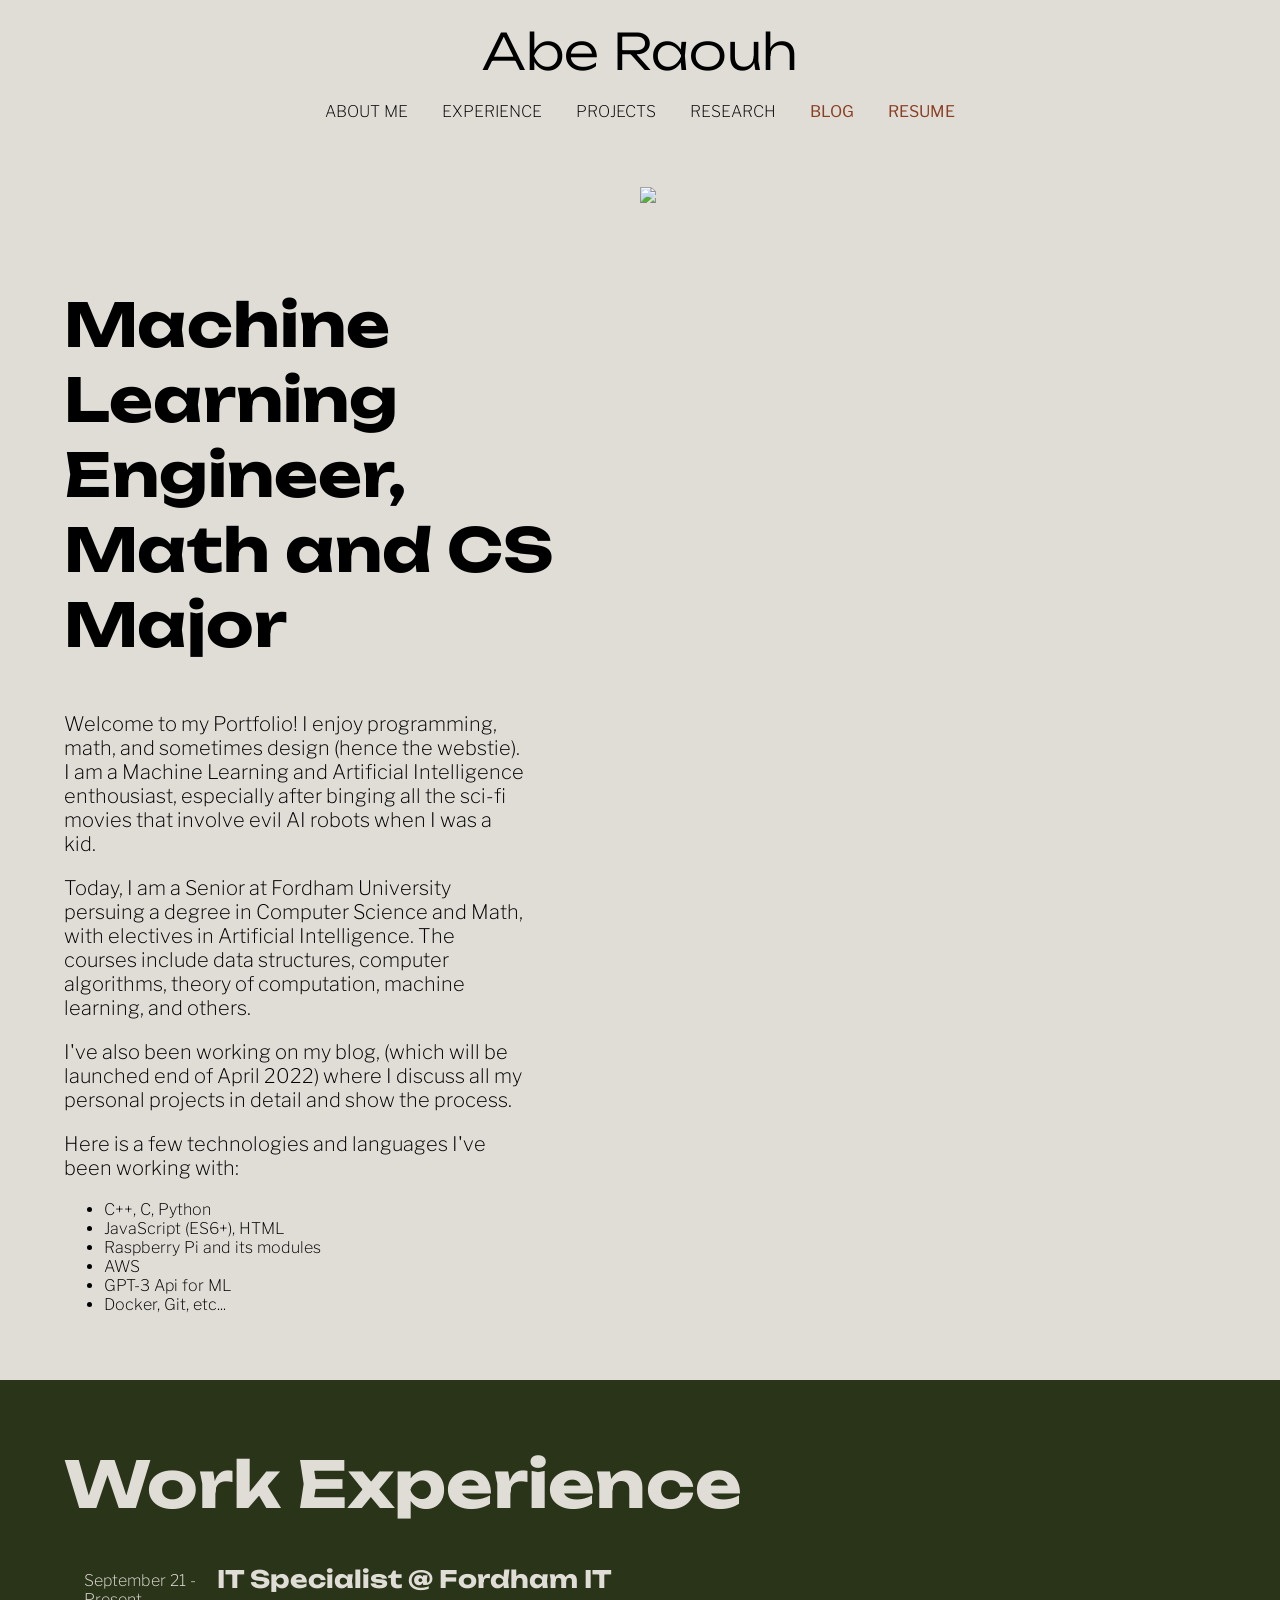
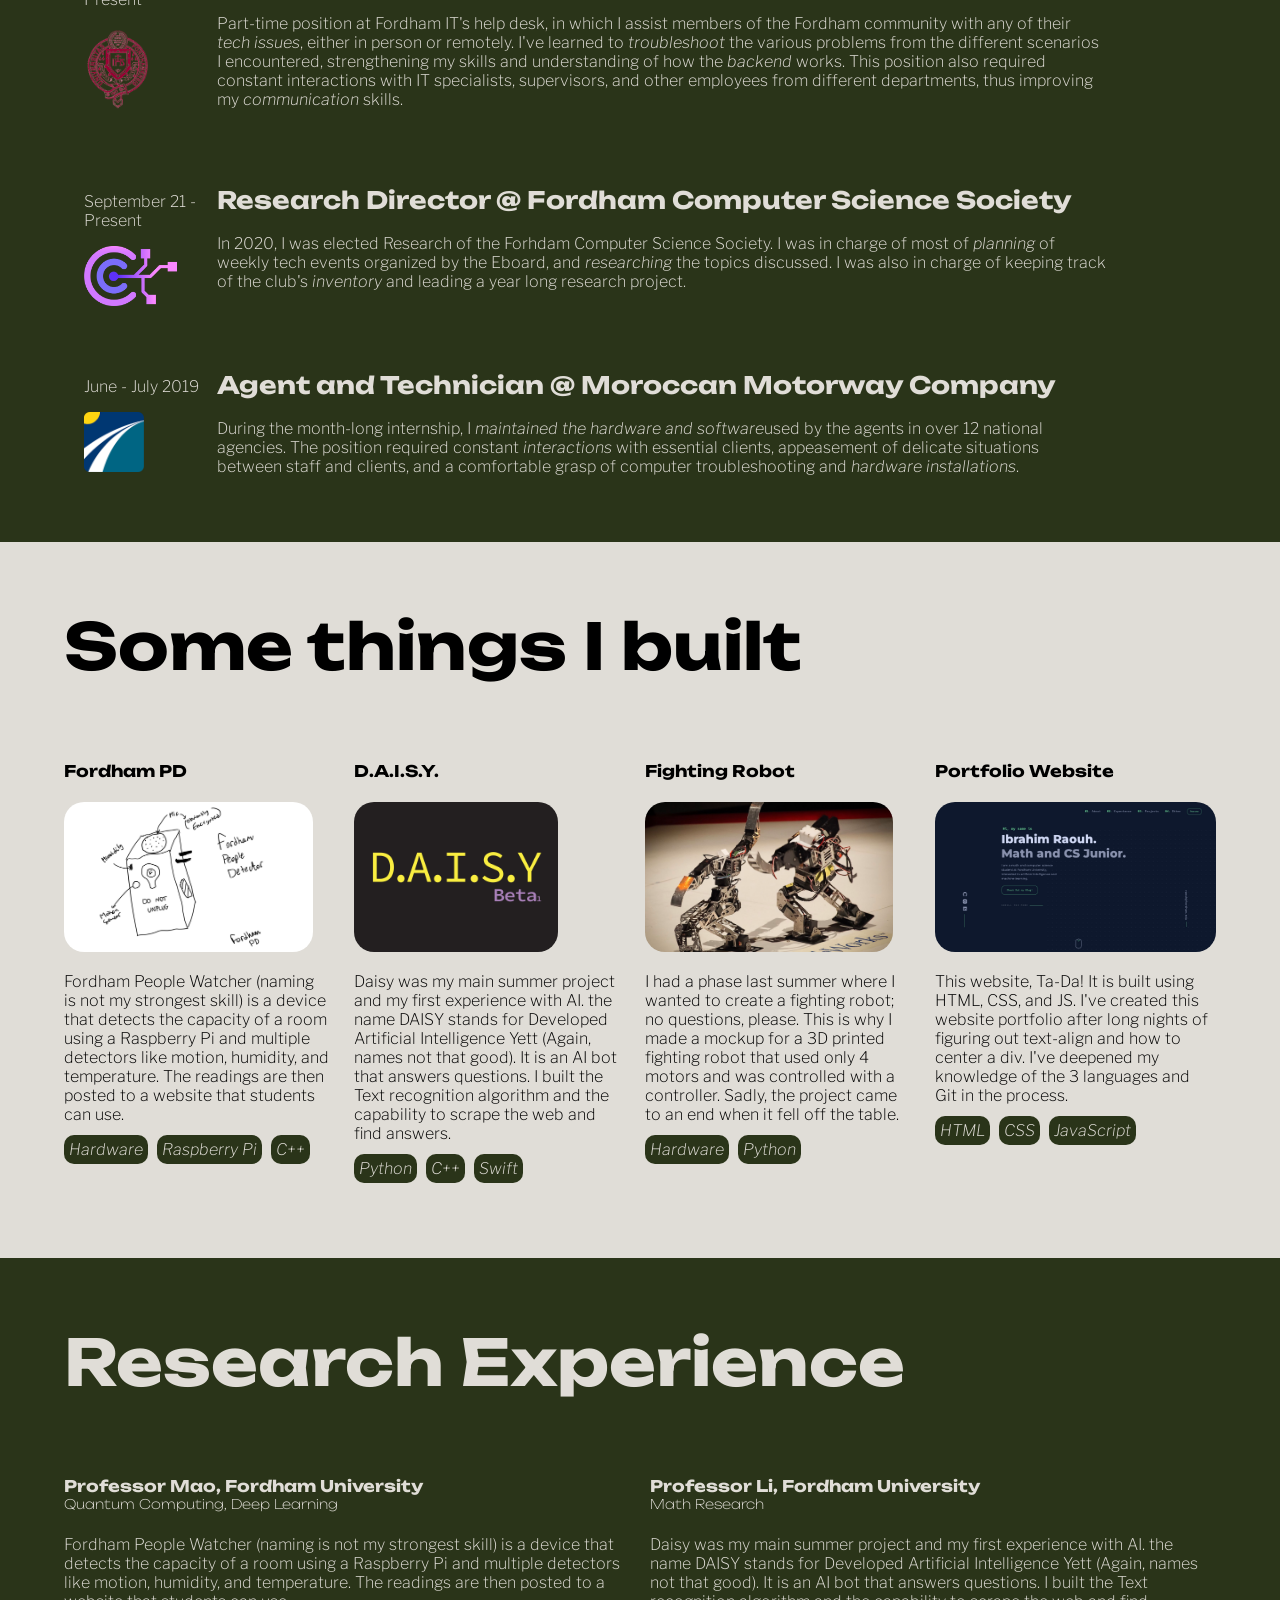
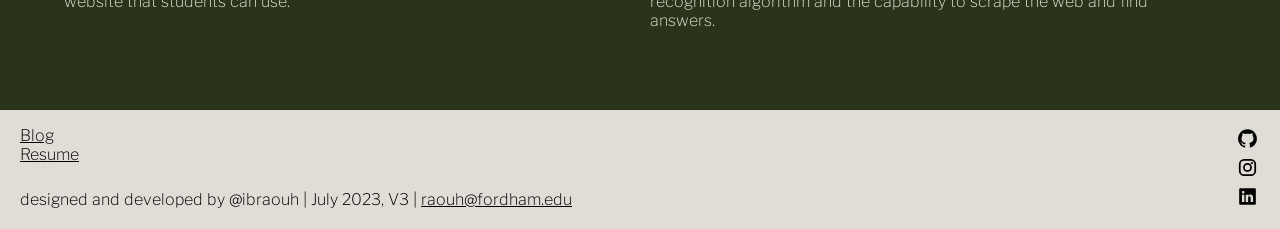
==== index.html @ d1187072 "analytics" ====
<!DOCTYPE html>
<html lang="en">

<head>
	<!--+ Meta -->
	<meta charset="UTF-8">
	<meta http-equiv="X-UA-Compatible" content="IE=edge">
	<meta name="viewport" content="width=device-width, initial-scale=1.0">
	<meta name="Personal Portfolio"
		content="Hi, and welcome to my personal portfolio. I am Machine Learning Engineer and senior at Fordham University.">
	<title>Raouh Portfolio</title>

	<!--+ CSS -->
	<link rel="stylesheet" href="./styles.css">
</head>

<!-- Google tag (gtag.js) -->
<script async src="https://www.googletagmanager.com/gtag/js?id=G-E4YLL1JWD3"></script>
<script>
	window.dataLayer = window.dataLayer || [];
	function gtag() { dataLayer.push(arguments); }
	gtag('js', new Date());

	gtag('config', 'G-E4YLL1JWD3');
</script>

<body>
	<!--+ Header --------------------------------------------------------------------->
	<header id="top">
		<h1>Abe Raouh</h1>
		<!--* Navigation Bar  -->
		<nav class="web">
			<ul>
				<li><a href="#about_me">ABOUT ME</a></li>
				<li><a href="#work">EXPERIENCE</a></li>
				<li><a href="#projects">PROJECTS</a></li>
				<li><a href="#research">RESEARCH</a></li>
				<li><a href="https://raouh.notion.site/Abe-s-Blog-5333ea289e9847d290c155299fce8d6c?pvs=4"
						class="blog">BLOG</a></li>
				<li><a class="resume" href="../content/resume.pdf" target="_blank" rel="noopener noreferrer">RESUME</a>
				</li>
			</ul>
		</nav>
	</header>
	<div class="separation"></div>
	<!--+ ---------------------------------------------------------------------------->



	<!--* About Me Section ------------------------------------------------------------>
	<section id="about_me">
		<div class="left">
			<h1>Machine Learning <br>Engineer, <br>Math and CS <br>Major</h1>
			<p>
				Welcome to my Portfolio! I enjoy programming, math, and sometimes design (hence the webstie). I am a
				Machine Learning and Artificial Intelligence enthousiast, especially after binging all the sci-fi movies
				that involve evil AI robots when I was a kid.
			</p>
			<p>
				Today, I am a Senior at Fordham University persuing a degree in Computer Science and Math, with
				electives in Artificial Intelligence. The courses include data structures, computer algorithms, theory
				of computation, machine learning, and others.
			</p>
			<p>
				I've also been working on my blog, (which will be launched end of April 2022) where I discuss all my
				personal projects in detail and show the process.
			</p>
			<p>
				Here is a few technologies and languages I've been working with:
			</p>
			<ul>
				<li>C++, C, Python</li>
				<li>JavaScript (ES6+), HTML</li>
				<li>Raspberry Pi and its modules</li>
				<li>AWS</li>
				<li>GPT-3 Api for ML</li>
				<li>Docker, Git, etc...</li>
			</ul>
		</div>

		<div class="right">
			<img class="img1" src="../content/img/portrait.png" width="100%" />
		</div>
	</section>
	<div class="separation"></div>
	<!--* ---------------------------------------------------------------------------->



	<!--+ Work Experience Section ---------------------------------------------------->
	<section id="work">
		<div class="main_content">
			<h1>Work Experience</h1>
			<div class="job">
				<div class="job_date">
					<p>September 21 - Present</p>
					<img class="logo" src="../content/img/fordham.png" height="90px" />
				</div>
				<div class="content">
					<h2 class="experience">IT Specialist @ Fordham IT</h2>
					<p>
						Part-time position at Fordham IT's help desk, in which I assist members of the Fordham
						community
						with
						any of their <em class="important">tech issues</em>, either in person or remotely. I've
						learned
						to
						<em class="important">troubleshoot</em> the various problems from the different scenarios I
						encountered,
						strengthening my skills and understanding of how the <em class="important">backend</em>
						works.
						This
						position also required constant interactions with IT specialists, supervisors, and other
						employees
						from
						different departments, thus improving my <em class="important">communication</em> skills.
					</p>
				</div>
			</div>

			<hr class="mobile">

			<div class="job">
				<div class="job_date">
					<p>September 21 - Present</p>
					<img class="logo" src="../content/img/css.png" height="60px" />
				</div>
				<div class="content">
					<h2>Research Director @ Fordham Computer Science Society</h2>
					<p>
						In 2020, I was elected Research of the Forhdam Computer Science Society. I was in charge of
						most
						of
						<em class="important">planning</em> of weekly tech events organized by the Eboard, and <em
							class="important">researching</em> the topics discussed. I was also in charge of keeping
						track
						of
						the club's <em class="important">inventory</em> and leading a year long research project.
					</p>
				</div>
			</div>

			<hr class="mobile">

			<div class="job">
				<div class="job_date">
					<p>June - July 2019</p>
					<img class="logo" src="../content/img/adm.png" height="60px" />
				</div>
				<div class="content">
					<h2>Agent and Technician @ Moroccan Motorway Company</h2>
					<p>
						During the month-long internship, I <em class="important">maintained the hardware and
							software</em>used
						by the agents in over 12 national agencies. The position required constant <em
							class="important">interactions</em> with essential clients, appeasement of delicate
						situations
						between staff and clients, and a comfortable grasp of computer troubleshooting and <em
							class="important">hardware installations</em>.
					</p>
				</div>
			</div>
		</div>
	</section>
	<!-- <div class="separation"></div> -->
	<!--+ ---------------------------------------------------------------------------->



	<!--* Projects Section ----------------------------------------------------------->
	<section id="projects">
		<div class="main_content">
			<h1>Some things I built</h1>

			<div class="project_list">
				<div>
					<h4>Fordham PD</h4>
					<img class="proj_img" src="../content/img/proj1.jpg" height="150px" />
					<p>
						Fordham People Watcher (naming is not my strongest skill) is a device that detects the capacity
						of a room using a Raspberry Pi and multiple detectors like motion, humidity, and temperature.
						The readings are then posted to a website that students can use.
					</p>
					<p><em>Hardware</em> <em>Raspberry Pi</em> <em>C++</em></p>
				</div>

				<div>
					<h4>D.A.I.S.Y.</h4>
					<img class="proj_img" src="../content/img/proj2.png" height="150px" />
					<p>Daisy was my main summer project and my first experience with AI. the name DAISY stands for
						Developed
						Artificial Intelligence Yett (Again, names not that good). It is an AI bot that answers
						questions. I
						built the Text recognition algorithm and the capability to scrape the web and find answers.</p>
					<p><em>Python</em> <em>C++</em> <em>Swift</em></p>
				</div>

				<div>
					<h4>Fighting Robot</h4>
					<img class="proj_img" src="../content/img/proj3.jpg" height="150px" />
					<p>I had a phase last summer where I wanted to create a fighting robot; no questions, please. This
						is
						why I made a mockup for a 3D printed fighting robot that used only 4 motors and was controlled
						with
						a controller. Sadly, the project came to an end when it fell off the table.</p>
					<p><em>Hardware</em> <em>Python</em></p>
				</div>

				<div>
					<h4>Portfolio Website</h4>
					<img class="proj_img" src="../content/img/proj4.jpg" height="150px" />
					<p>This website, Ta-Da! It is built using HTML, CSS, and JS. I've created this website portfolio
						after
						long nights of figuring out text-align and how to center a div. I've deepened my knowledge of
						the 3
						languages and Git in the process.</p>
					<p><em>HTML</em> <em>CSS</em> <em>JavaScript</em></p>
				</div>
			</div>
		</div>
	</section>
	<!-- <div class="separation"></div> -->
	<!--* ---------------------------------------------------------------------------->



	<!--+ Research Section ---------------------------------------------------------->
	<section id="research">
		<div class="main_content">
			<h1>Research Experience</h1>
			<div class="split">

				<div>
					<h4>Professor Mao, Fordham University</h4>
					<h5>Quantum Computing, Deep Learning</h5>
					<p>Fordham People Watcher (naming is not my strongest skill) is a device that detects the
						capacity
						of a
						room using a Raspberry Pi and multiple detectors like motion, humidity, and temperature. The
						readings are then posted to a website that students can use.</p>
				</div>


				<div>
					<h4>Professor Li, Fordham University</h4>
					<h5>Math Research</h5>
					<p>Daisy was my main summer project and my first experience with AI. the name DAISY stands for
						Developed
						Artificial Intelligence Yett (Again, names not that good). It is an AI bot that answers
						questions. I
						built the Text recognition algorithm and the capability to scrape the web and find answers.
					</p>
				</div>
			</div>
		</div>
	</section>

	<!--+ ---------------------------------------------------------------------------->

	<!--* Footer ---------------------------------------------------------------------->
	<footer>
		<div id="signature">
			<ul>
				<li><a href="https://raouh.notion.site/Abe-s-Blog-5333ea289e9847d290c155299fce8d6c?pvs=4">Blog</a></li>
				<li><a href="../content/resume.pdf" target="_blank" rel="noopener noreferrer">Resume</a></li>
			</ul>

			<p>designed and developed by <a href="https://github.com/ibraouh">@ibraouh</a> | July 2023, V3 | <a
					class="email" href="mailto:raouh@fordham.edu">raouh@fordham.edu</a></p>
		</div>

		<div id="socials">
			<ul>
				<li><a href="https://github.com/ibraouh" target="_blank" rel="noopener noreferrer"><img
							src="/content/svg/github.svg" alt="github logo" width="25" height="25"></a></li>
				<li><a href="https://www.instagram.com/ibraouh/" target="_blank" rel="noopener noreferrer"><img
							src="/content/svg/instagram.svg" alt="instagram logo" width="25" height="25"></a></li>
				<li><a href="https://www.linkedin.com/in/iraouh/" target="_blank" rel="noopener noreferrer"><img
							src="/content/svg/linkedin.svg" alt="linkedin logo" width="25" height="25"></a></li>
			</ul>
		</div>
	</footer>
	<!--* ---------------------------------------------------------------------------->

</body>

</html>
---- styles.css ----
@import url("https://fonts.googleapis.com/css2?family=Libre+Franklin:ital,wght@0,100;0,200;0,300;0,400;0,500;0,600;0,700;0,800;0,900;1,100;1,200;1,300;1,400;1,500;1,600;1,700;1,800;1,900&display=swap");
@import url("https://fonts.googleapis.com/css2?family=Unbounded:wght@200;300;400;500;600;700;800;900&display=swap");

/* 
Main Background Color : #e0ddd7
Green Accent Color    : #2a3419
Red Accent Color      : #8a3f24
*/

/*+ General Settings -------------------------------------------- +*/
body {
  background-color: #e0ddd7;
  font-family: "Libre Franklin", sans-serif;
  font-weight: 200;
  margin: 0;
  padding: 0;
}

h1 {
  font-family: "Unbounded", cursive;
  font-size: 400%;
}

h1,
h2,
h3,
h4,
h5,
h6 {
  font-family: "Unbounded", cursive;
}

a {
  text-decoration: none;
  color: black;
}

.separation {
  width: 100%;
  height: 50px;
}

.mobile {
  display: none;
}
/*+ ------------------------------------------------------------- +*/

/*+ Section Backgrounds ----------------------------------------- +*/
#work,
#research {
  background-color: #2a3419;
  color: #e0ddd7;
}

.main_content {
  margin-left: 5%;
  margin-right: 5%;
  padding-top: 5%;
  padding-bottom: 5%;
}

.main_content h1 {
  margin-top: 0;
}
/*+ ------------------------------------------------------------- +*/

/*+ Header Settings --------------------------------------------- +*/
header h1 {
  margin: 0;
  margin-top: 20px;
  margin-bottom: 20px;
  font-size: 50px;
  font-weight: 300;
  text-align: center;
}

header nav ul {
  text-align: center;
  list-style-type: none;
  padding: 0;
}

header nav ul li {
  display: inline;
  margin: 15px;
}

header nav ul li:hover {
  text-decoration: underline;
}

header:after {
  content: "";
  display: table;
  clear: both;
}

.resume,
.blog {
  color: #8a3f24;
  font-weight: 400;
}
/*+ ------------------------------------------------------------- +*/

/*+ About Me Section -------------------------------------------- +*/

#about_me h1 {
  font-size: 60px;
  margin-top: 100px;
}

#about_me div.right {
  margin-right: 5%;
}

#about_me div.left {
  margin-left: 5%;
}

#about_me div.right,
#about_me div.left {
  width: 45%;
  float: left;
}

#about_me div.right {
  position: relative;
  top: 0;
  left: 0;
}

section:after {
  content: "";
  display: table;
  clear: both;
}

#about_me p {
  width: 80%;
  font-size: 20px;
}
/*+ ------------------------------------------------------------- +*/

/*+ Work XP Section --------------------------------------------- +*/
#work h1 {
  margin-bottom: 0;
}

#work {
  padding-bottom: 30px;
}

.job {
  /* border: solid yellow; */
  margin: 10px;
  padding: 10px;
  border-radius: 10px;
  float: left;
}

.job .job_date {
  /* border: solid; */
  padding-top: 11px;
  width: 12%;
  float: left;
}

.job .content {
  /* border: solid blue; */
  width: 80%;
  float: left;
}

/*+ ------------------------------------------------------------- +*/

/*+ Projects Section -------------------------------------------- +*/
.project_list {
  display: grid;
  grid-template-columns: 1fr 1fr 1fr 1fr;
  column-gap: 20px;
}

#projects p em {
  color: #e0ddd7;
  background-color: #2a3419;
  padding: 5px;
  border-radius: 10px;
  margin-right: 5px;
}

.proj_img {
  border-radius: 20px;
}
/*+ ------------------------------------------------------------- +*/

/*+ Research Section ------------------------------------------- +*/
.split {
  display: grid;
  grid-template-columns: 1fr 1fr;
  column-gap: 20px;
}

#research h5 {
  font-weight: 100;

  margin-top: 0px;
}

#research h4 {
  margin-bottom: 0px;
}
/*+ ------------------------------------------------------------- +*/

/*+ Footer Section ---------------------------------------------- +*/
/* footer *{
	border: solid;
} */

footer {
  display: grid;
  grid-template-columns: 5fr 1fr;
  padding-left: 20px;
  padding-right: 20px;
}

#signature ul {
  padding-bottom: 10px;
  text-decoration: underline;
  list-style-type: none;
  padding-left: 0px;
}

#socials ul {
  text-decoration: none;
  text-align: right;
  list-style-type: none;
}

.email {
  text-decoration: underline;
}
/*+ ------------------------------------------------------------- +*/

/*+ Mobile Section ---------------------------------------------- +*/
@media screen and (max-width: 320px) {
  nav.web {
    display: none;
  }
  .separation {
    height: 10px;
  }

  header h1 {
    font-size: 30px;
  }
  #about_me h1 {
    font-size: 35px;
    margin-top: 10px;
  }

  #about_me div.right {
    display: none;
  }
  #about_me p {
    width: 100%;
    font-size: 12px;
  }

  #about_me div.left {
    width: 90%;
    float: none;
  }

  #about_me div.left ul {
    font-size: 12px;
  }

  /* ----- */
  #work h1 {
	font-size: 30px;
  }

  #work {
    padding-bottom: 10px;
  }

  .job .job_date {
    padding-top: 5px;
    width: 100%;
  }

  .job .content {
    width: 95%;
  }

  .logo {
	height: 40px;
  }

  .mobile {
	display:block;
  }

  hr {
	width: 100%;
  }

  /* --------------- */
  .project_list {
	column-gap: 25px;
	overflow: scroll;
  }
  
  #projects h1 {
	font-size: 30px;
  }

  /*  */
  #research h1 {
	font-size: 30px;
  }

  .split {
	display: block;
  }
  
  #research h5 {
	margin-top: 10px;
  }
  
  #research h4 {
	margin-top: 20px;
  }
}

@media screen and (max-width: 480px) {
	nav.web {
		display: none;
	  }
	  .separation {
		height: 10px;
	  }
	
	  header h1 {
		font-size: 30px;
	  }
	  #about_me h1 {
		font-size: 35px;
		margin-top: 10px;
	  }
	
	  #about_me div.right {
		display: none;
	  }
	  #about_me p {
		width: 100%;
		font-size: 12px;
	  }
	
	  #about_me div.left {
		width: 90%;
		float: none;
	  }
	
	  #about_me div.left ul {
		font-size: 12px;
	  }
	
	  /* ----- */
	  #work h1 {
		font-size: 30px;
	  }
	
	  #work {
		padding-bottom: 10px;
	  }
	
	  .job .job_date {
		padding-top: 5px;
		width: 100%;
	  }
	
	  .job .content {
		width: 95%;
	  }
	
	  .logo {
		height: 40px;
	  }
	
	  .mobile {
		display:block;
	  }
	
	  hr {
		width: 100%;
	  }
	
	  /* --------------- */
	  .project_list {
		column-gap: 25px;
		overflow: scroll;
	  }
	  
	  #projects h1 {
		font-size: 30px;
	  }
	
	  /*  */
	  #research h1 {
		font-size: 30px;
	  }
	
	  .split {
		display: block;
	  }
	  
	  #research h5 {
		margin-top: 10px;
	  }
	  
	  #research h4 {
		margin-top: 20px;
	  }
}

@media screen and (max-width: 600px) {
	nav.web {
		display: none;
	  }
	  .separation {
		height: 10px;
	  }
	
	  header h1 {
		font-size: 30px;
	  }
	  #about_me h1 {
		font-size: 35px;
		margin-top: 10px;
	  }
	
	  #about_me div.right {
		display: none;
	  }
	  #about_me p {
		width: 100%;
		font-size: 12px;
	  }
	
	  #about_me div.left {
		width: 90%;
		float: none;
	  }
	
	  #about_me div.left ul {
		font-size: 12px;
	  }
	
	  /* ----- */
	  #work h1 {
		font-size: 30px;
	  }
	
	  #work {
		padding-bottom: 10px;
	  }
	
	  .job .job_date {
		padding-top: 5px;
		width: 100%;
	  }
	
	  .job .content {
		width: 95%;
	  }
	
	  .logo {
		height: 40px;
	  }
	
	  .mobile {
		display:block;
	  }
	
	  hr {
		width: 100%;
	  }
	
	  /* --------------- */
	  .project_list {
		column-gap: 25px;
		overflow: scroll;
	  }
	  
	  #projects h1 {
		font-size: 30px;
	  }
	
	  /*  */
	  #research h1 {
		font-size: 30px;
	  }
	
	  .split {
		display: block;
	  }
	  
	  #research h5 {
		margin-top: 10px;
	  }
	  
	  #research h4 {
		margin-top: 20px;
	  }
}

@media screen and (max-width: 768px) {
	nav.web {
		display: none;
	  }
	  .separation {
		height: 10px;
	  }
	
	  header h1 {
		font-size: 30px;
	  }
	  #about_me h1 {
		font-size: 35px;
		margin-top: 10px;
	  }
	
	  #about_me div.right {
		display: none;
	  }
	  #about_me p {
		width: 100%;
		font-size: 12px;
	  }
	
	  #about_me div.left {
		width: 90%;
		float: none;
	  }
	
	  #about_me div.left ul {
		font-size: 12px;
	  }
	
	  /* ----- */
	  #work h1 {
		font-size: 30px;
	  }
	
	  #work {
		padding-bottom: 10px;
	  }
	
	  .job .job_date {
		padding-top: 5px;
		width: 100%;
	  }
	
	  .job .content {
		width: 95%;
	  }
	
	  .logo {
		height: 40px;
	  }
	
	  .mobile {
		display:block;
	  }
	
	  hr {
		width: 100%;
	  }
	
	  /* --------------- */
	  .project_list {
		column-gap: 25px;
		overflow: scroll;
	  }
	  
	  #projects h1 {
		font-size: 30px;
	  }
	
	  /*  */
	  #research h1 {
		font-size: 30px;
	  }
	
	  .split {
		display: block;
	  }
	  
	  #research h5 {
		margin-top: 10px;
	  }
	  
	  #research h4 {
		margin-top: 20px;
	  }
}

@media screen and (max-width: 900px) {
	nav.web {
		display: none;
	  }
	  .separation {
		height: 10px;
	  }
	
	  header h1 {
		font-size: 30px;
	  }
	  #about_me h1 {
		font-size: 35px;
		margin-top: 10px;
	  }
	
	  #about_me div.right {
		display: none;
	  }
	  #about_me p {
		width: 100%;
		font-size: 12px;
	  }
	
	  #about_me div.left {
		width: 90%;
		float: none;
	  }
	
	  #about_me div.left ul {
		font-size: 12px;
	  }
	
	  /* ----- */
	  #work h1 {
		font-size: 30px;
	  }
	
	  #work {
		padding-bottom: 10px;
	  }
	
	  .job .job_date {
		padding-top: 5px;
		width: 100%;
	  }
	
	  .job .content {
		width: 95%;
	  }
	
	  .logo {
		height: 40px;
	  }
	
	  .mobile {
		display:block;
	  }
	
	  hr {
		width: 100%;
	  }
	
	  /* --------------- */
	  .project_list {
		column-gap: 25px;
		overflow: scroll;
	  }
	  
	  #projects h1 {
		font-size: 30px;
	  }
	
	  /*  */
	  #research h1 {
		font-size: 30px;
	  }
	
	  .split {
		display: block;
	  }
	  
	  #research h5 {
		margin-top: 10px;
	  }
	  
	  #research h4 {
		margin-top: 20px;
	  }
}

@media screen and (max-width: 1024px) {
	.project_list {
		column-gap: 25px;
		overflow: scroll;
	  }
}

@media screen and (min-width: 1200px) {
	.project_list {
		column-gap: 25px;
		overflow: scroll;
	  }
}
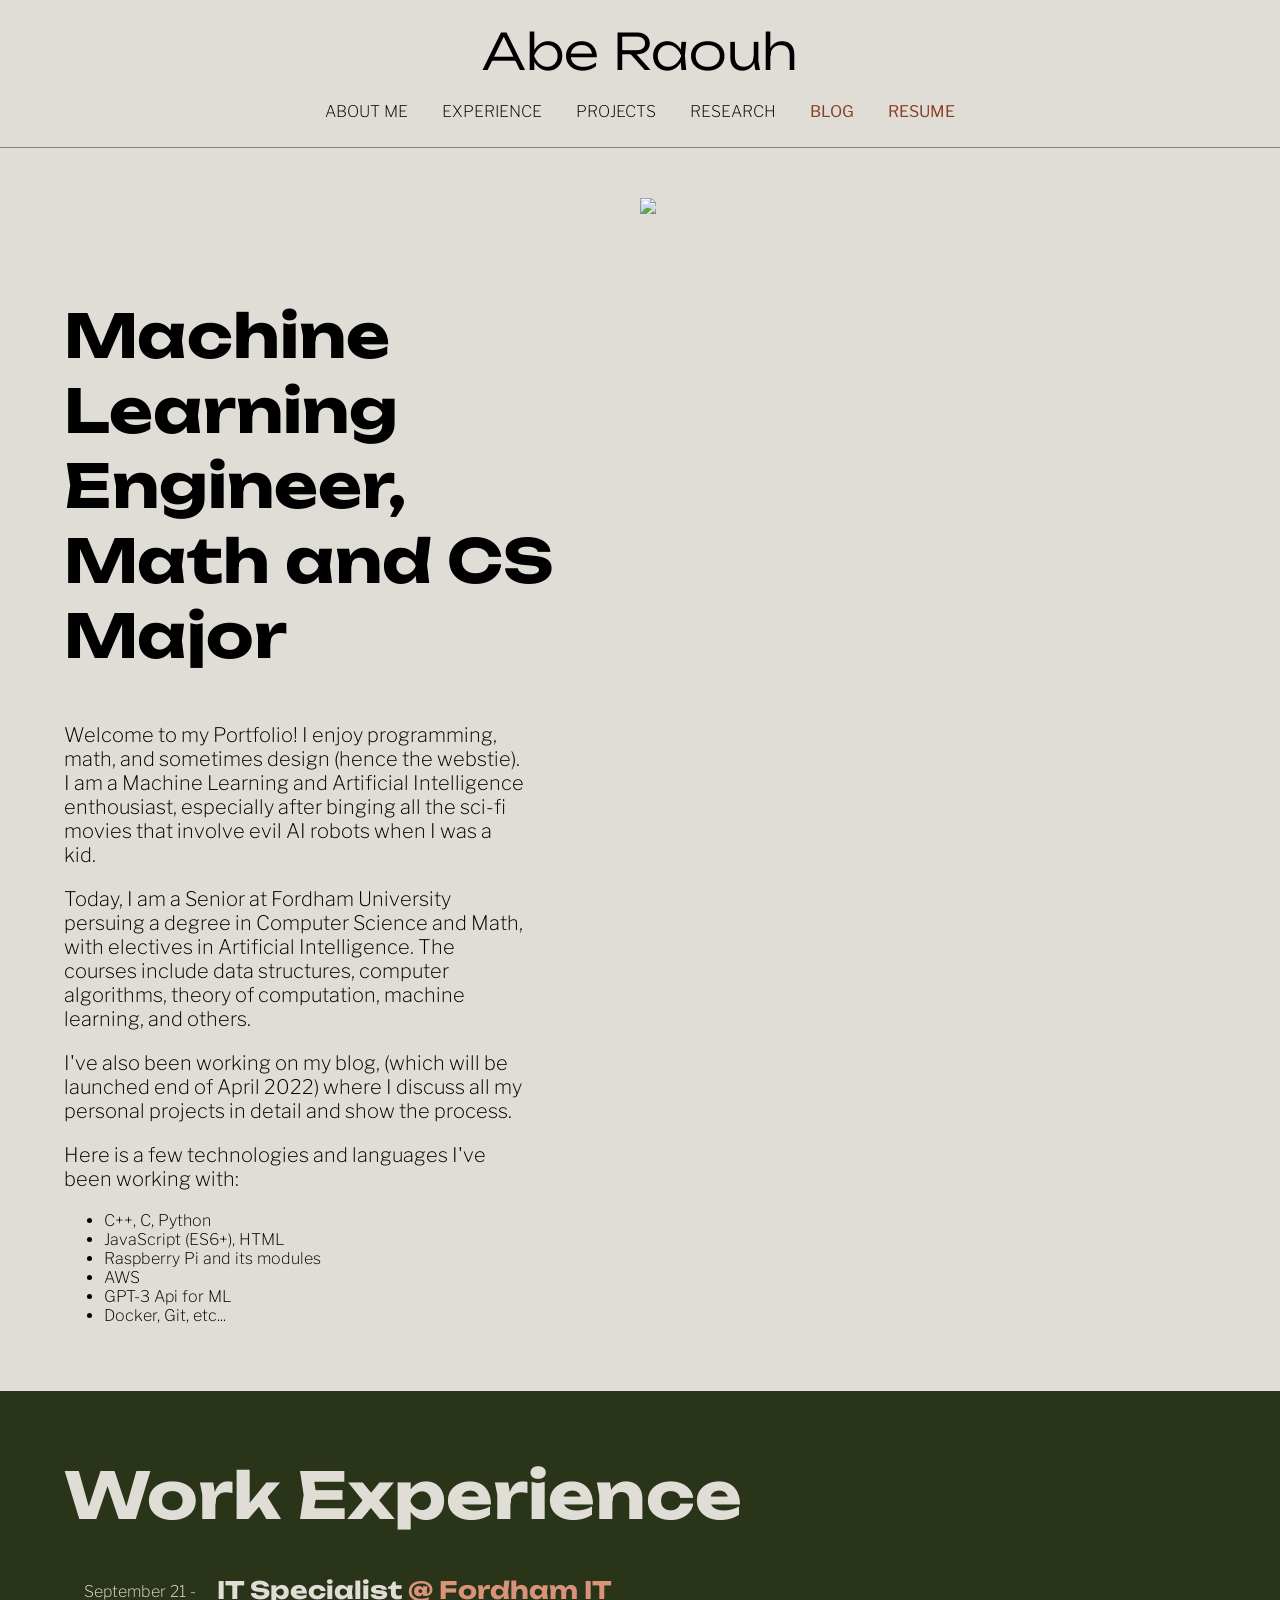
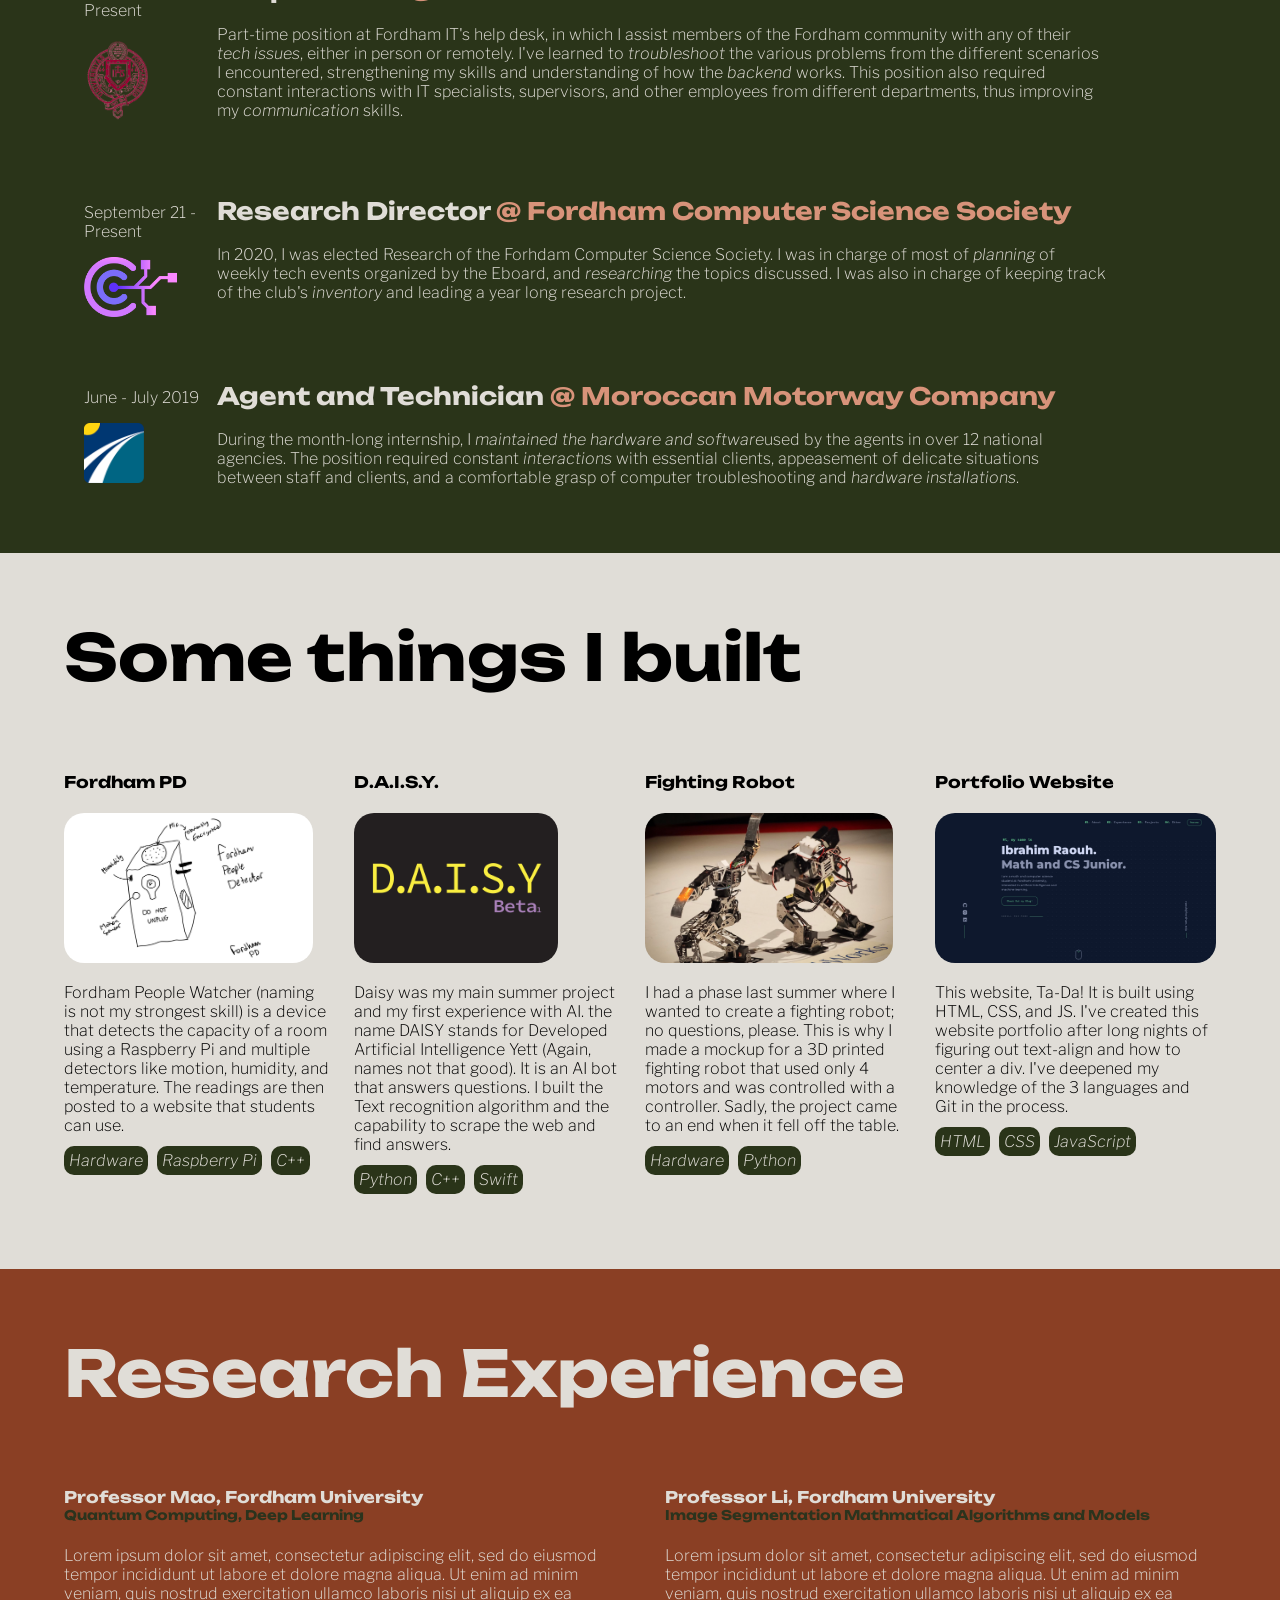
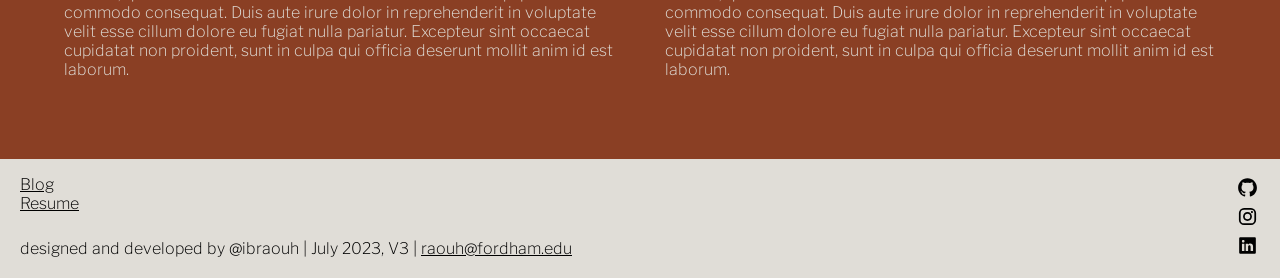
==== commit c4ff01df: "fixes" ====
--- a/index.html
+++ b/index.html
@@ -2,27 +2,29 @@
 <html lang="en">
 
 <head>
+	<!--+ Google tag (gtag.js) -->
+	<script async src="https://www.googletagmanager.com/gtag/js?id=G-E4YLL1JWD3"></script>
+	<script>
+		window.dataLayer = window.dataLayer || [];
+		function gtag() { dataLayer.push(arguments); }
+		gtag('js', new Date());
+
+		gtag('config', 'G-E4YLL1JWD3');
+	</script>
+
 	<!--+ Meta -->
 	<meta charset="UTF-8">
 	<meta http-equiv="X-UA-Compatible" content="IE=edge">
 	<meta name="viewport" content="width=device-width, initial-scale=1.0">
 	<meta name="Personal Portfolio"
-		content="Hi, and welcome to my personal portfolio. I am Machine Learning Engineer and senior at Fordham University.">
-	<title>Raouh Portfolio</title>
+		content="Hi, and welcome to my personal website. I am Machine Learning Engineer and senior at Fordham University.">
+	<title>abe's puter</title>
 
 	<!--+ CSS -->
 	<link rel="stylesheet" href="./styles.css">
+	<link rel="icon" type="image/x-icon" href="/content/img/favicon.ico">
 </head>
 
-<!-- Google tag (gtag.js) -->
-<script async src="https://www.googletagmanager.com/gtag/js?id=G-E4YLL1JWD3"></script>
-<script>
-	window.dataLayer = window.dataLayer || [];
-	function gtag() { dataLayer.push(arguments); }
-	gtag('js', new Date());
-
-	gtag('config', 'G-E4YLL1JWD3');
-</script>
 
 <body>
 	<!--+ Header --------------------------------------------------------------------->
@@ -97,7 +99,7 @@
 					<img class="logo" src="../content/img/fordham.png" height="90px" />
 				</div>
 				<div class="content">
-					<h2 class="experience">IT Specialist @ Fordham IT</h2>
+					<h2 class="experience">IT Specialist <b>@ Fordham IT</b></h2>
 					<p>
 						Part-time position at Fordham IT's help desk, in which I assist members of the Fordham
 						community
@@ -126,7 +128,7 @@
 					<img class="logo" src="../content/img/css.png" height="60px" />
 				</div>
 				<div class="content">
-					<h2>Research Director @ Fordham Computer Science Society</h2>
+					<h2>Research Director <b>@ Fordham Computer Science Society</b></h2>
 					<p>
 						In 2020, I was elected Research of the Forhdam Computer Science Society. I was in charge of
 						most
@@ -148,7 +150,7 @@
 					<img class="logo" src="../content/img/adm.png" height="60px" />
 				</div>
 				<div class="content">
-					<h2>Agent and Technician @ Moroccan Motorway Company</h2>
+					<h2>Agent and Technician <b>@ Moroccan Motorway Company</b></h2>
 					<p>
 						During the month-long internship, I <em class="important">maintained the hardware and
 							software</em>used
@@ -232,23 +234,24 @@
 
 				<div>
 					<h4>Professor Mao, Fordham University</h4>
-					<h5>Quantum Computing, Deep Learning</h5>
-					<p>Fordham People Watcher (naming is not my strongest skill) is a device that detects the
-						capacity
-						of a
-						room using a Raspberry Pi and multiple detectors like motion, humidity, and temperature. The
-						readings are then posted to a website that students can use.</p>
-				</div>
-
+					<h5><b>Quantum Computing, Deep Learning</b></h5>
+					<p>Lorem ipsum dolor sit amet, consectetur adipiscing elit, sed do eiusmod tempor incididunt ut
+						labore et dolore magna aliqua. Ut enim ad minim veniam, quis nostrud exercitation ullamco
+						laboris nisi ut aliquip ex ea commodo consequat. Duis aute irure dolor in reprehenderit in
+						voluptate velit esse cillum dolore eu fugiat nulla pariatur. Excepteur sint occaecat cupidatat
+						non proident, sunt in culpa qui officia deserunt mollit anim id est laborum.</p>
+				</div>
+
+				<hr class="mobile">
 
 				<div>
 					<h4>Professor Li, Fordham University</h4>
-					<h5>Math Research</h5>
-					<p>Daisy was my main summer project and my first experience with AI. the name DAISY stands for
-						Developed
-						Artificial Intelligence Yett (Again, names not that good). It is an AI bot that answers
-						questions. I
-						built the Text recognition algorithm and the capability to scrape the web and find answers.
+					<h5><b>Image Segmentation Mathmatical Algorithms and Models</b></h5>
+					<p>Lorem ipsum dolor sit amet, consectetur adipiscing elit, sed do eiusmod tempor incididunt ut
+						labore et dolore magna aliqua. Ut enim ad minim veniam, quis nostrud exercitation ullamco
+						laboris nisi ut aliquip ex ea commodo consequat. Duis aute irure dolor in reprehenderit in
+						voluptate velit esse cillum dolore eu fugiat nulla pariatur. Excepteur sint occaecat cupidatat
+						non proident, sunt in culpa qui officia deserunt mollit anim id est laborum.
 					</p>
 				</div>
 			</div>
@@ -281,7 +284,6 @@
 		</div>
 	</footer>
 	<!--* ---------------------------------------------------------------------------->
-
 </body>
 
 </html>
--- a/styles.css
+++ b/styles.css
@@ -46,11 +46,16 @@
 /*+ ------------------------------------------------------------- +*/
 
 /*+ Section Backgrounds ----------------------------------------- +*/
-#work,
-#research {
+#work {
   background-color: #2a3419;
   color: #e0ddd7;
 }
+
+#research {
+	background-color: #8a3f24;
+	color: #e0ddd7;
+  }
+
 
 .main_content {
   margin-left: 5%;
@@ -65,6 +70,11 @@
 /*+ ------------------------------------------------------------- +*/
 
 /*+ Header Settings --------------------------------------------- +*/
+header {
+  padding-bottom: 10px;
+  border-bottom: solid 1px gray;
+}
+
 header h1 {
   margin: 0;
   margin-top: 20px;
@@ -171,6 +181,10 @@
   float: left;
 }
 
+#work b {
+	color: #d8937a;
+}
+
 /*+ ------------------------------------------------------------- +*/
 
 /*+ Projects Section -------------------------------------------- +*/
@@ -197,17 +211,20 @@
 .split {
   display: grid;
   grid-template-columns: 1fr 1fr;
-  column-gap: 20px;
+  column-gap: 50px;
 }
 
 #research h5 {
   font-weight: 100;
-
   margin-top: 0px;
 }
 
 #research h4 {
   margin-bottom: 0px;
+}
+
+#research b {
+	color: #2b331d;
 }
 /*+ ------------------------------------------------------------- +*/
 
@@ -250,7 +267,15 @@
     height: 10px;
   }
 
+  header {
+    background-color: #8a3f2438;
+    padding-bottom: 0px;
+    border-bottom: none;
+  }
+
   header h1 {
+    margin-top: 0px;
+    padding-top: 20px;
     font-size: 30px;
   }
   #about_me h1 {
@@ -263,7 +288,7 @@
   }
   #about_me p {
     width: 100%;
-    font-size: 12px;
+    font-size: 15px;
   }
 
   #about_me div.left {
@@ -272,12 +297,12 @@
   }
 
   #about_me div.left ul {
-    font-size: 12px;
+    font-size: 15px;
   }
 
   /* ----- */
   #work h1 {
-	font-size: 30px;
+    font-size: 30px;
   }
 
   #work {
@@ -294,419 +319,454 @@
   }
 
   .logo {
-	height: 40px;
+    height: 40px;
   }
 
   .mobile {
-	display:block;
+    display: block;
   }
 
   hr {
-	width: 100%;
+    width: 100%;
   }
 
   /* --------------- */
   .project_list {
-	column-gap: 25px;
-	overflow: scroll;
-  }
-  
+    column-gap: 25px;
+    overflow: scroll;
+  }
+
   #projects h1 {
-	font-size: 30px;
+    font-size: 30px;
   }
 
   /*  */
   #research h1 {
-	font-size: 30px;
+    font-size: 30px;
   }
 
   .split {
-	display: block;
-  }
-  
-  #research h5 {
-	margin-top: 10px;
-  }
-  
+    display: block;
+  }
+
+
+
   #research h4 {
-	margin-top: 20px;
+    margin-top: 20px;
+  }
+
+  .split div {
+    padding-bottom: 15px;
   }
 }
 
 @media screen and (max-width: 480px) {
-	nav.web {
-		display: none;
-	  }
-	  .separation {
-		height: 10px;
-	  }
-	
-	  header h1 {
-		font-size: 30px;
-	  }
-	  #about_me h1 {
-		font-size: 35px;
-		margin-top: 10px;
-	  }
-	
-	  #about_me div.right {
-		display: none;
-	  }
-	  #about_me p {
-		width: 100%;
-		font-size: 12px;
-	  }
-	
-	  #about_me div.left {
-		width: 90%;
-		float: none;
-	  }
-	
-	  #about_me div.left ul {
-		font-size: 12px;
-	  }
-	
-	  /* ----- */
-	  #work h1 {
-		font-size: 30px;
-	  }
-	
-	  #work {
-		padding-bottom: 10px;
-	  }
-	
-	  .job .job_date {
-		padding-top: 5px;
-		width: 100%;
-	  }
-	
-	  .job .content {
-		width: 95%;
-	  }
-	
-	  .logo {
-		height: 40px;
-	  }
-	
-	  .mobile {
-		display:block;
-	  }
-	
-	  hr {
-		width: 100%;
-	  }
-	
-	  /* --------------- */
-	  .project_list {
-		column-gap: 25px;
-		overflow: scroll;
-	  }
-	  
-	  #projects h1 {
-		font-size: 30px;
-	  }
-	
-	  /*  */
-	  #research h1 {
-		font-size: 30px;
-	  }
-	
-	  .split {
-		display: block;
-	  }
-	  
-	  #research h5 {
-		margin-top: 10px;
-	  }
-	  
-	  #research h4 {
-		margin-top: 20px;
-	  }
+  nav.web {
+    display: none;
+  }
+  .separation {
+    height: 10px;
+  }
+  header {
+    background-color: #8a3f2438;
+    padding-bottom: 0px;
+    border-bottom: none;
+  }
+
+  header h1 {
+    margin-top: 0px;
+    padding-top: 20px;
+    font-size: 30px;
+  }
+  #about_me h1 {
+    font-size: 35px;
+    margin-top: 10px;
+  }
+
+  #about_me div.right {
+    display: none;
+  }
+  #about_me p {
+    width: 100%;
+    font-size: 15px;
+  }
+
+  #about_me div.left {
+    width: 90%;
+    float: none;
+  }
+
+  #about_me div.left ul {
+    font-size: 15px;
+  }
+
+  /* ----- */
+  #work h1 {
+    font-size: 30px;
+  }
+
+  #work {
+    padding-bottom: 10px;
+  }
+
+  .job .job_date {
+    padding-top: 5px;
+    width: 100%;
+  }
+
+  .job .content {
+    width: 95%;
+  }
+
+  .logo {
+    height: 40px;
+  }
+
+  .mobile {
+    display: block;
+  }
+
+  hr {
+    width: 100%;
+  }
+
+  /* --------------- */
+  .project_list {
+    column-gap: 25px;
+    overflow: scroll;
+  }
+
+  #projects h1 {
+    font-size: 30px;
+  }
+
+  /*  */
+  #research h1 {
+    font-size: 30px;
+  }
+
+  .split {
+    display: block;
+  }
+
+
+  #research h4 {
+    margin-top: 20px;
+  }
+
+  .split div {
+    padding-bottom: 15px;
+  }
 }
 
 @media screen and (max-width: 600px) {
-	nav.web {
-		display: none;
-	  }
-	  .separation {
-		height: 10px;
-	  }
-	
-	  header h1 {
-		font-size: 30px;
-	  }
-	  #about_me h1 {
-		font-size: 35px;
-		margin-top: 10px;
-	  }
-	
-	  #about_me div.right {
-		display: none;
-	  }
-	  #about_me p {
-		width: 100%;
-		font-size: 12px;
-	  }
-	
-	  #about_me div.left {
-		width: 90%;
-		float: none;
-	  }
-	
-	  #about_me div.left ul {
-		font-size: 12px;
-	  }
-	
-	  /* ----- */
-	  #work h1 {
-		font-size: 30px;
-	  }
-	
-	  #work {
-		padding-bottom: 10px;
-	  }
-	
-	  .job .job_date {
-		padding-top: 5px;
-		width: 100%;
-	  }
-	
-	  .job .content {
-		width: 95%;
-	  }
-	
-	  .logo {
-		height: 40px;
-	  }
-	
-	  .mobile {
-		display:block;
-	  }
-	
-	  hr {
-		width: 100%;
-	  }
-	
-	  /* --------------- */
-	  .project_list {
-		column-gap: 25px;
-		overflow: scroll;
-	  }
-	  
-	  #projects h1 {
-		font-size: 30px;
-	  }
-	
-	  /*  */
-	  #research h1 {
-		font-size: 30px;
-	  }
-	
-	  .split {
-		display: block;
-	  }
-	  
-	  #research h5 {
-		margin-top: 10px;
-	  }
-	  
-	  #research h4 {
-		margin-top: 20px;
-	  }
+  nav.web {
+    display: none;
+  }
+  .separation {
+    height: 10px;
+  }
+
+  header {
+    background-color: #8a3f2438;
+    padding-bottom: 0px;
+    border-bottom: none;
+  }
+  header h1 {
+    margin-top: 0px;
+    padding-top: 20px;
+    font-size: 30px;
+  }
+  #about_me h1 {
+    font-size: 35px;
+    margin-top: 10px;
+  }
+
+  #about_me div.right {
+    display: none;
+  }
+  #about_me p {
+    width: 100%;
+    font-size: 15px;
+  }
+
+  #about_me div.left {
+    width: 90%;
+    float: none;
+  }
+
+  #about_me div.left ul {
+    font-size: 15px;
+  }
+
+  /* ----- */
+  #work h1 {
+    font-size: 30px;
+  }
+
+  #work {
+    padding-bottom: 10px;
+  }
+
+  .job .job_date {
+    padding-top: 5px;
+    width: 100%;
+  }
+
+  .job .content {
+    width: 95%;
+  }
+
+  .logo {
+    height: 40px;
+  }
+
+  .mobile {
+    display: block;
+  }
+
+  hr {
+    width: 100%;
+  }
+
+  /* --------------- */
+  .project_list {
+    column-gap: 25px;
+    overflow: scroll;
+  }
+
+  #projects h1 {
+    font-size: 30px;
+  }
+
+  /*  */
+  #research h1 {
+    font-size: 30px;
+  }
+
+  .split {
+    display: block;
+  }
+
+
+  #research h4 {
+    margin-top: 20px;
+  }
+
+  .split div {
+    padding-bottom: 15px;
+  }
 }
 
 @media screen and (max-width: 768px) {
-	nav.web {
-		display: none;
-	  }
-	  .separation {
-		height: 10px;
-	  }
-	
-	  header h1 {
-		font-size: 30px;
-	  }
-	  #about_me h1 {
-		font-size: 35px;
-		margin-top: 10px;
-	  }
-	
-	  #about_me div.right {
-		display: none;
-	  }
-	  #about_me p {
-		width: 100%;
-		font-size: 12px;
-	  }
-	
-	  #about_me div.left {
-		width: 90%;
-		float: none;
-	  }
-	
-	  #about_me div.left ul {
-		font-size: 12px;
-	  }
-	
-	  /* ----- */
-	  #work h1 {
-		font-size: 30px;
-	  }
-	
-	  #work {
-		padding-bottom: 10px;
-	  }
-	
-	  .job .job_date {
-		padding-top: 5px;
-		width: 100%;
-	  }
-	
-	  .job .content {
-		width: 95%;
-	  }
-	
-	  .logo {
-		height: 40px;
-	  }
-	
-	  .mobile {
-		display:block;
-	  }
-	
-	  hr {
-		width: 100%;
-	  }
-	
-	  /* --------------- */
-	  .project_list {
-		column-gap: 25px;
-		overflow: scroll;
-	  }
-	  
-	  #projects h1 {
-		font-size: 30px;
-	  }
-	
-	  /*  */
-	  #research h1 {
-		font-size: 30px;
-	  }
-	
-	  .split {
-		display: block;
-	  }
-	  
-	  #research h5 {
-		margin-top: 10px;
-	  }
-	  
-	  #research h4 {
-		margin-top: 20px;
-	  }
+  nav.web {
+    display: none;
+  }
+  .separation {
+    height: 10px;
+  }
+  header {
+    background-color: #8a3f2438;
+    padding-bottom: 0px;
+    border-bottom: none;
+  }
+
+  header h1 {
+    margin-top: 0px;
+    padding-top: 20px;
+    font-size: 30px;
+  }
+  #about_me h1 {
+    font-size: 35px;
+    margin-top: 10px;
+  }
+
+  #about_me div.right {
+    display: none;
+  }
+  #about_me p {
+    width: 100%;
+    font-size: 15px;
+  }
+
+  #about_me div.left {
+    width: 90%;
+    float: none;
+  }
+
+  #about_me div.left ul {
+    font-size: 15px;
+  }
+
+  /* ----- */
+  #work h1 {
+    font-size: 30px;
+  }
+
+  #work {
+    padding-bottom: 10px;
+  }
+
+  .job .job_date {
+    padding-top: 5px;
+    width: 100%;
+  }
+
+  .job .content {
+    width: 95%;
+  }
+
+  .logo {
+    height: 40px;
+  }
+
+  .mobile {
+    display: block;
+  }
+
+  hr {
+    width: 100%;
+  }
+
+  /* --------------- */
+  .project_list {
+    column-gap: 25px;
+    overflow: scroll;
+  }
+
+  #projects h1 {
+    font-size: 30px;
+  }
+
+  /*  */
+  #research h1 {
+    font-size: 30px;
+  }
+
+  .split {
+    display: block;
+  }
+
+
+  #research h4 {
+    margin-top: 20px;
+  }
+
+  .split div {
+    padding-bottom: 15px;
+  }
 }
 
 @media screen and (max-width: 900px) {
-	nav.web {
-		display: none;
-	  }
-	  .separation {
-		height: 10px;
-	  }
-	
-	  header h1 {
-		font-size: 30px;
-	  }
-	  #about_me h1 {
-		font-size: 35px;
-		margin-top: 10px;
-	  }
-	
-	  #about_me div.right {
-		display: none;
-	  }
-	  #about_me p {
-		width: 100%;
-		font-size: 12px;
-	  }
-	
-	  #about_me div.left {
-		width: 90%;
-		float: none;
-	  }
-	
-	  #about_me div.left ul {
-		font-size: 12px;
-	  }
-	
-	  /* ----- */
-	  #work h1 {
-		font-size: 30px;
-	  }
-	
-	  #work {
-		padding-bottom: 10px;
-	  }
-	
-	  .job .job_date {
-		padding-top: 5px;
-		width: 100%;
-	  }
-	
-	  .job .content {
-		width: 95%;
-	  }
-	
-	  .logo {
-		height: 40px;
-	  }
-	
-	  .mobile {
-		display:block;
-	  }
-	
-	  hr {
-		width: 100%;
-	  }
-	
-	  /* --------------- */
-	  .project_list {
-		column-gap: 25px;
-		overflow: scroll;
-	  }
-	  
-	  #projects h1 {
-		font-size: 30px;
-	  }
-	
-	  /*  */
-	  #research h1 {
-		font-size: 30px;
-	  }
-	
-	  .split {
-		display: block;
-	  }
-	  
-	  #research h5 {
-		margin-top: 10px;
-	  }
-	  
-	  #research h4 {
-		margin-top: 20px;
-	  }
+  nav.web {
+    display: none;
+  }
+  .separation {
+    height: 10px;
+  }
+
+  header {
+    background-color: #8a3f2438;
+    padding-bottom: 0px;
+    border-bottom: none;
+  }
+
+  header h1 {
+    margin-top: 0px;
+    padding-top: 20px;
+    font-size: 30px;
+  }
+  #about_me h1 {
+    font-size: 35px;
+    margin-top: 10px;
+  }
+
+  #about_me div.right {
+    display: none;
+  }
+  #about_me p {
+    width: 100%;
+    font-size: 15px;
+  }
+
+  #about_me div.left {
+    width: 90%;
+    float: none;
+  }
+
+  #about_me div.left ul {
+    font-size: 15px;
+  }
+
+  /* ----- */
+  #work h1 {
+    font-size: 30px;
+  }
+
+  #work {
+    padding-bottom: 10px;
+  }
+
+  .job .job_date {
+    padding-top: 5px;
+    width: 100%;
+  }
+
+  .job .content {
+    width: 95%;
+  }
+
+  .logo {
+    height: 40px;
+  }
+
+  .mobile {
+    display: block;
+  }
+
+  hr {
+    width: 100%;
+  }
+
+  /* --------------- */
+  .project_list {
+    column-gap: 25px;
+    overflow: scroll;
+  }
+
+  #projects h1 {
+    font-size: 30px;
+  }
+
+  /*  */
+  #research h1 {
+    font-size: 30px;
+  }
+
+  .split {
+    display: block;
+  }
+
+
+  #research h4 {
+    margin-top: 20px;
+  }
+
+  .split div {
+    padding-bottom: 15px;
+  }
 }
 
 @media screen and (max-width: 1024px) {
-	.project_list {
-		column-gap: 25px;
-		overflow: scroll;
-	  }
+  .project_list {
+    column-gap: 25px;
+    overflow: scroll;
+  }
 }
 
 @media screen and (min-width: 1200px) {
-	.project_list {
-		column-gap: 25px;
-		overflow: scroll;
-	  }
-}
+  .project_list {
+    column-gap: 25px;
+    overflow: scroll;
+  }
+}
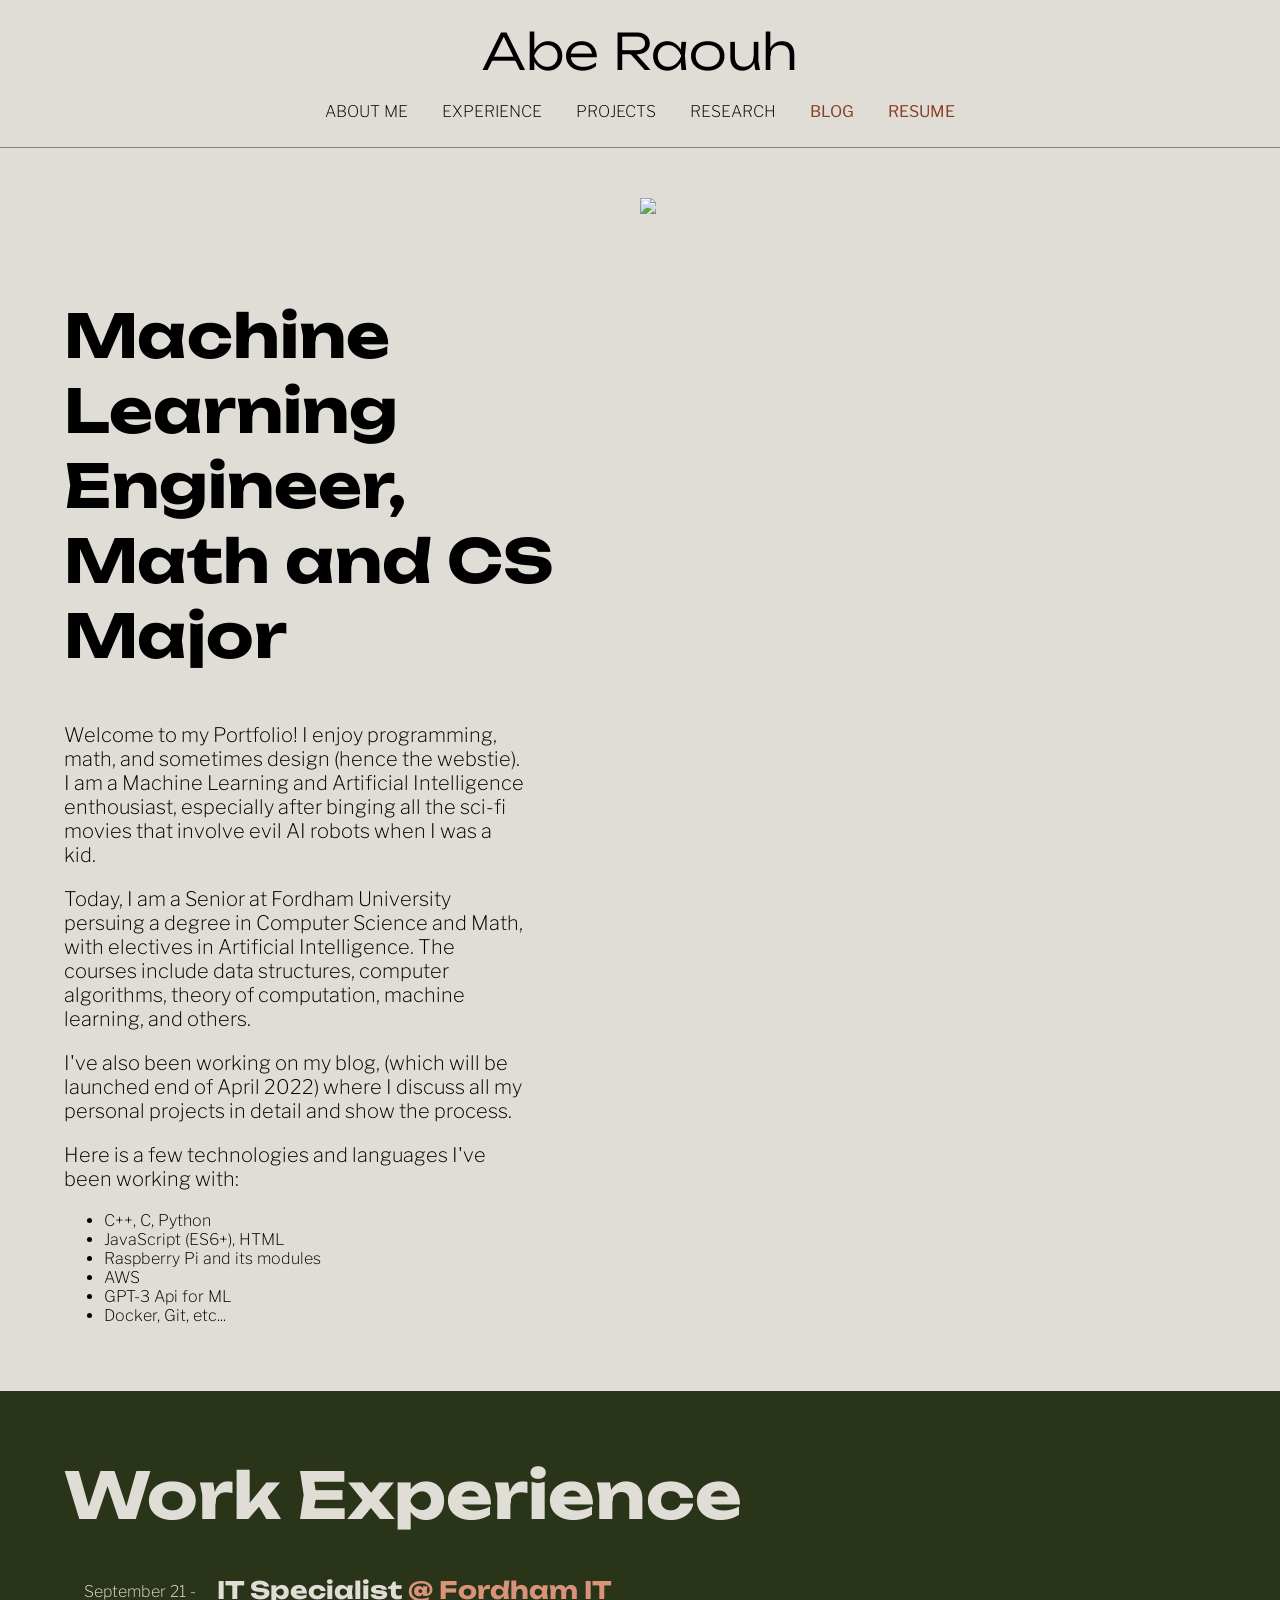
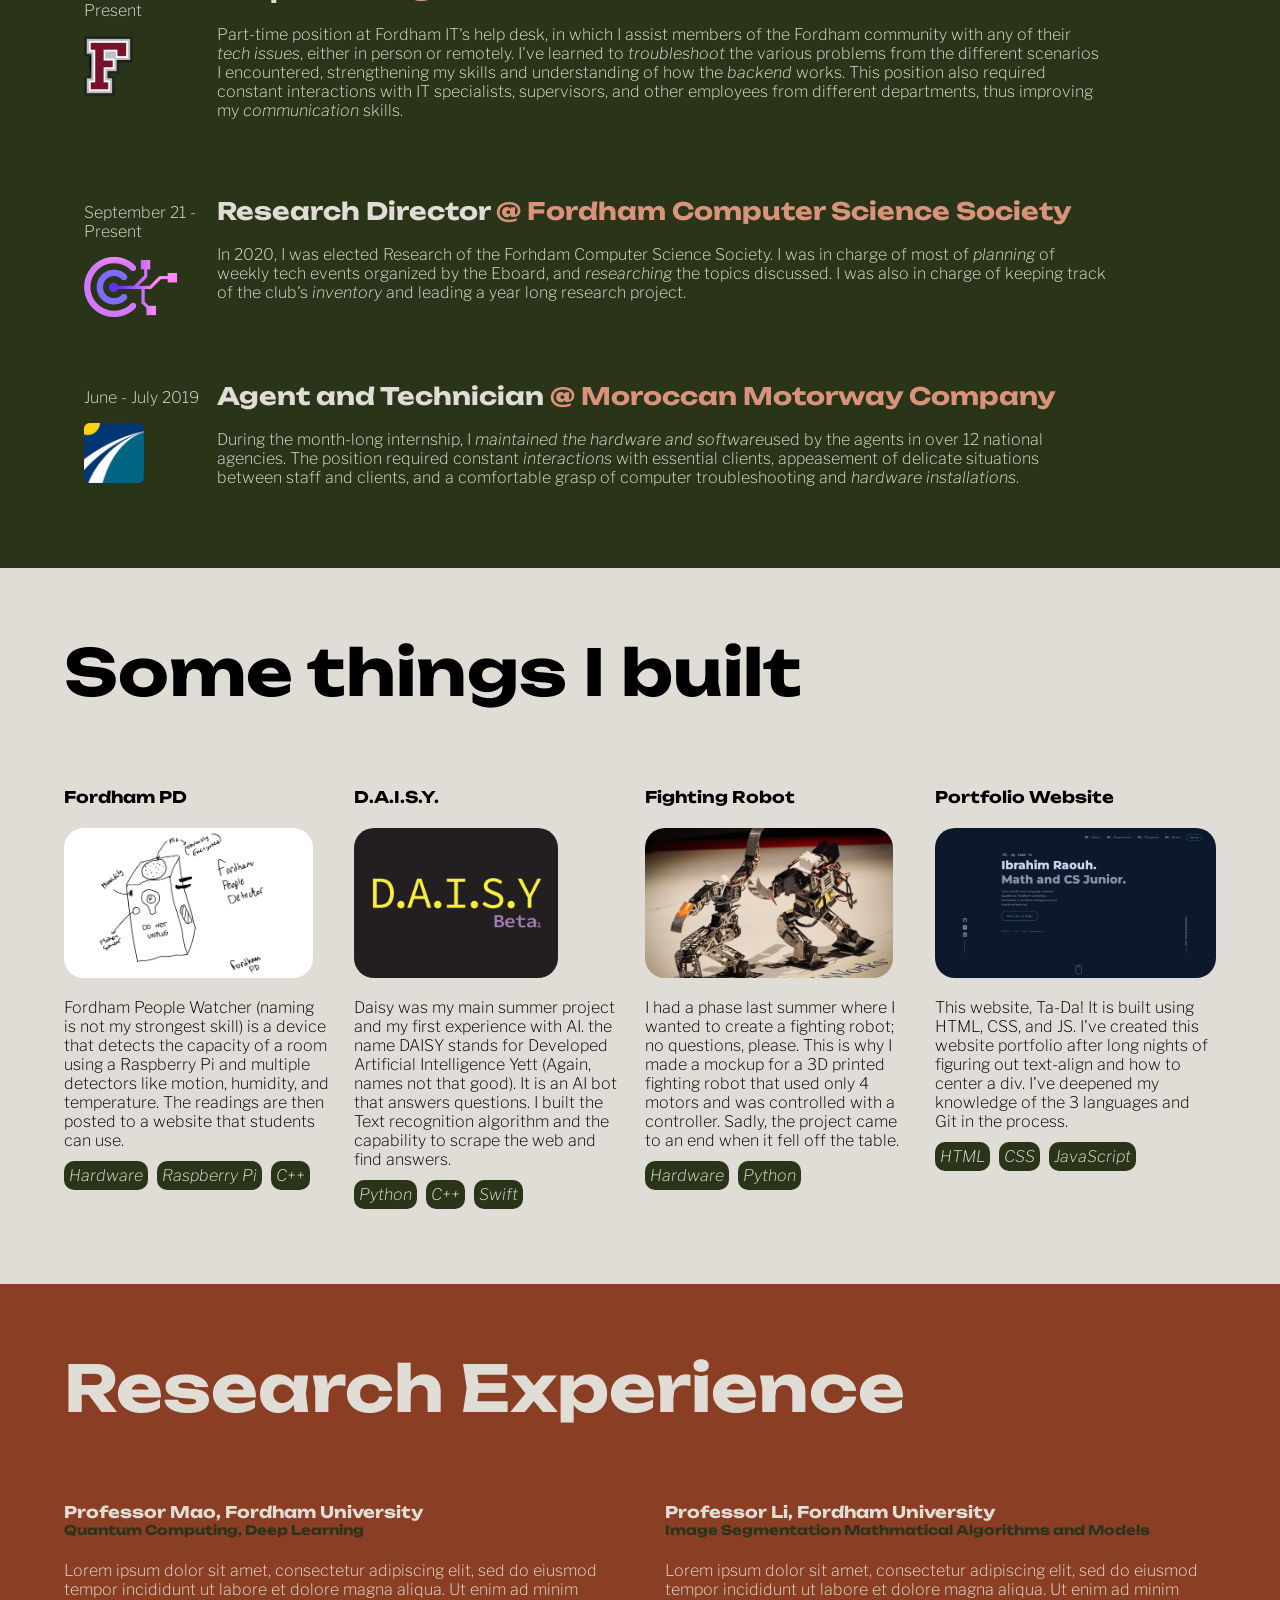
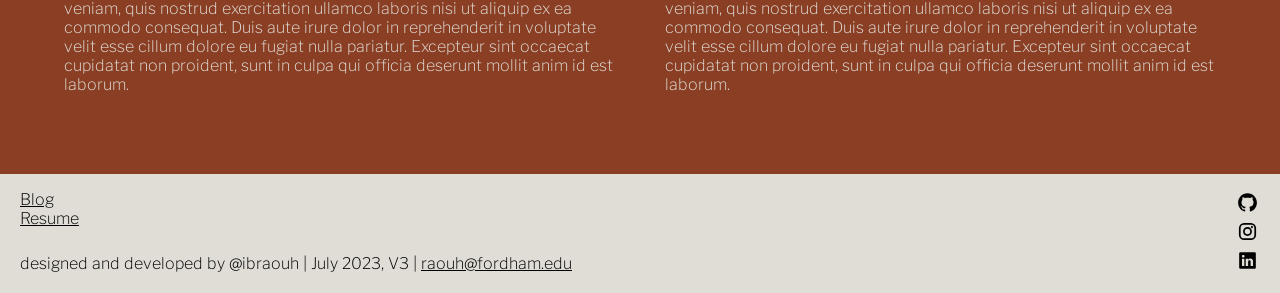
==== commit 2eac1665: "bug fix" ====
--- a/index.html
+++ b/index.html
@@ -96,7 +96,7 @@
 			<div class="job">
 				<div class="job_date">
 					<p>September 21 - Present</p>
-					<img class="logo" src="../content/img/fordham.png" height="90px" />
+					<img class="logo" src="../content/img/fordham.png" height="60px" />
 				</div>
 				<div class="content">
 					<h2 class="experience">IT Specialist <b>@ Fordham IT</b></h2>
--- a/styles.css
+++ b/styles.css
@@ -154,10 +154,12 @@
 /*+ Work XP Section --------------------------------------------- +*/
 #work h1 {
   margin-bottom: 0;
+  /* padding-top: 0px;
+  margin-top: 0px; */
 }
 
 #work {
-  padding-bottom: 30px;
+  padding-bottom: 45px;
 }
 
 .job {
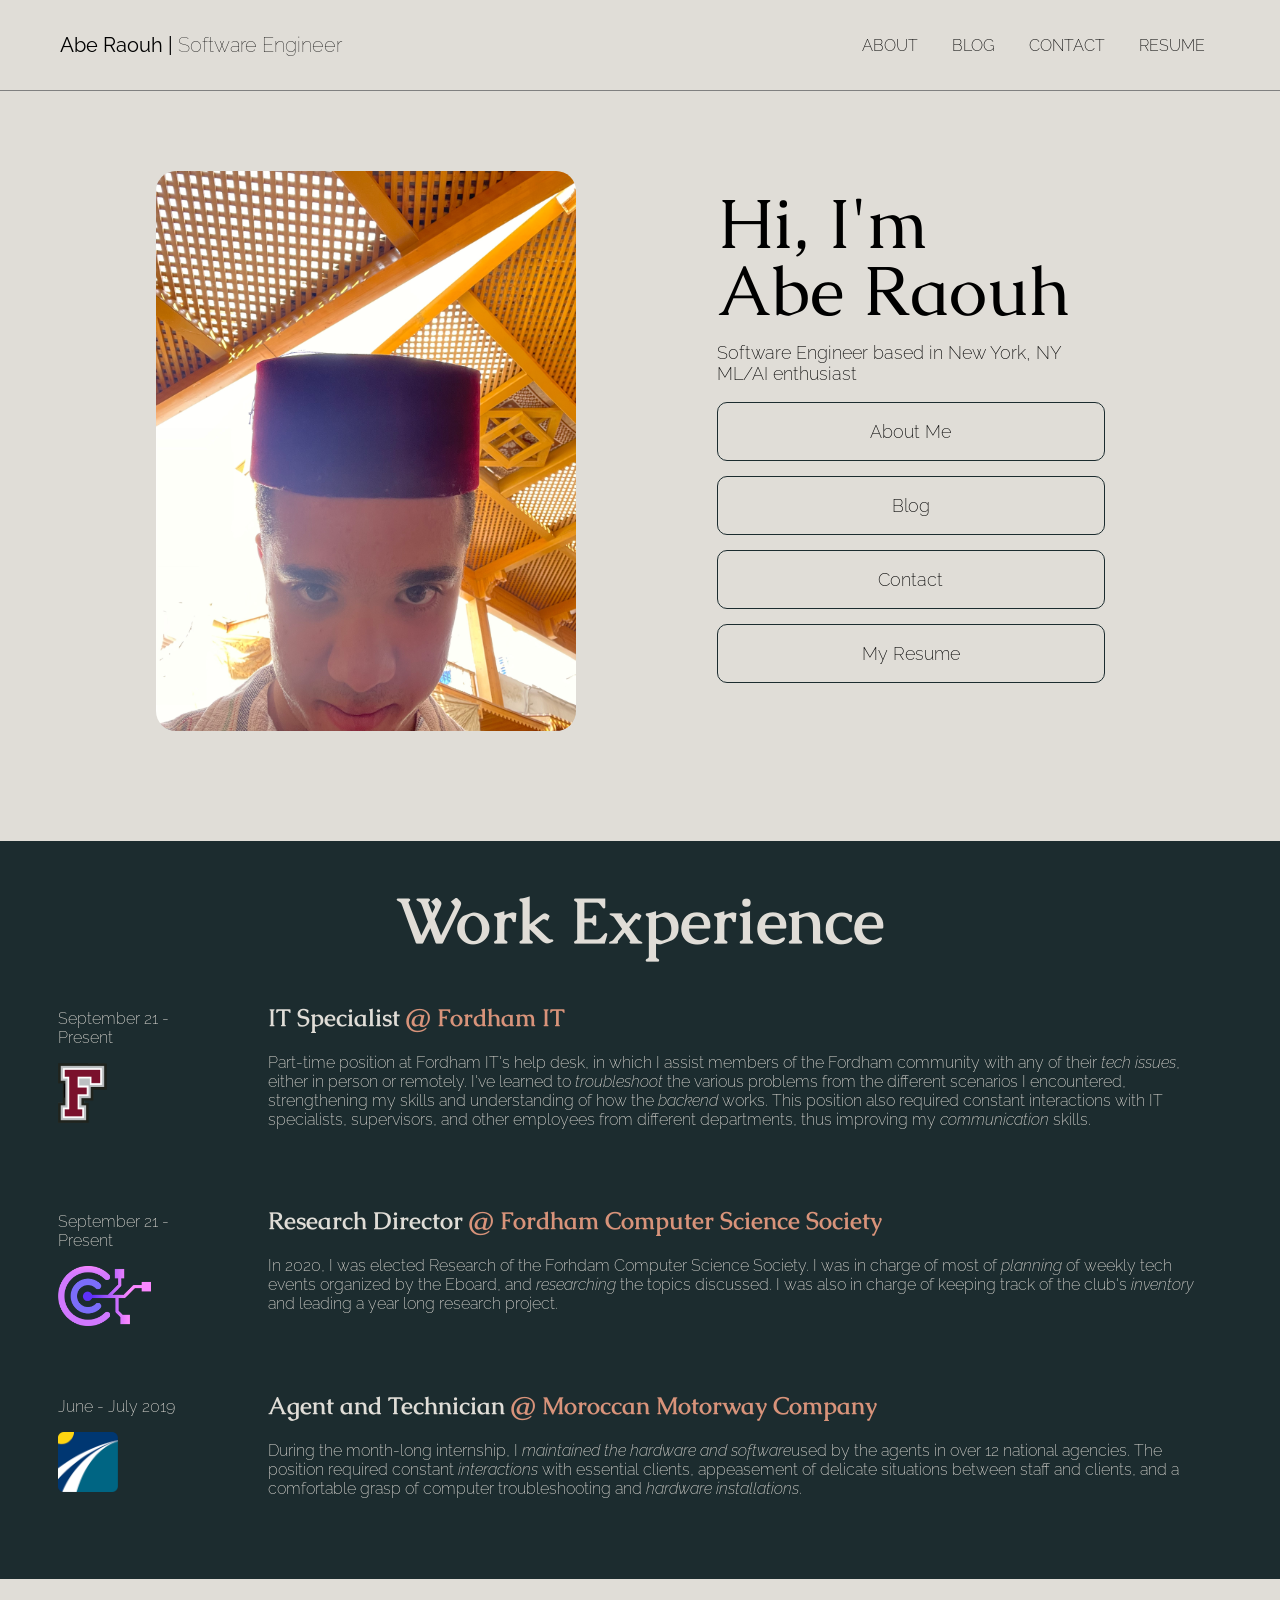
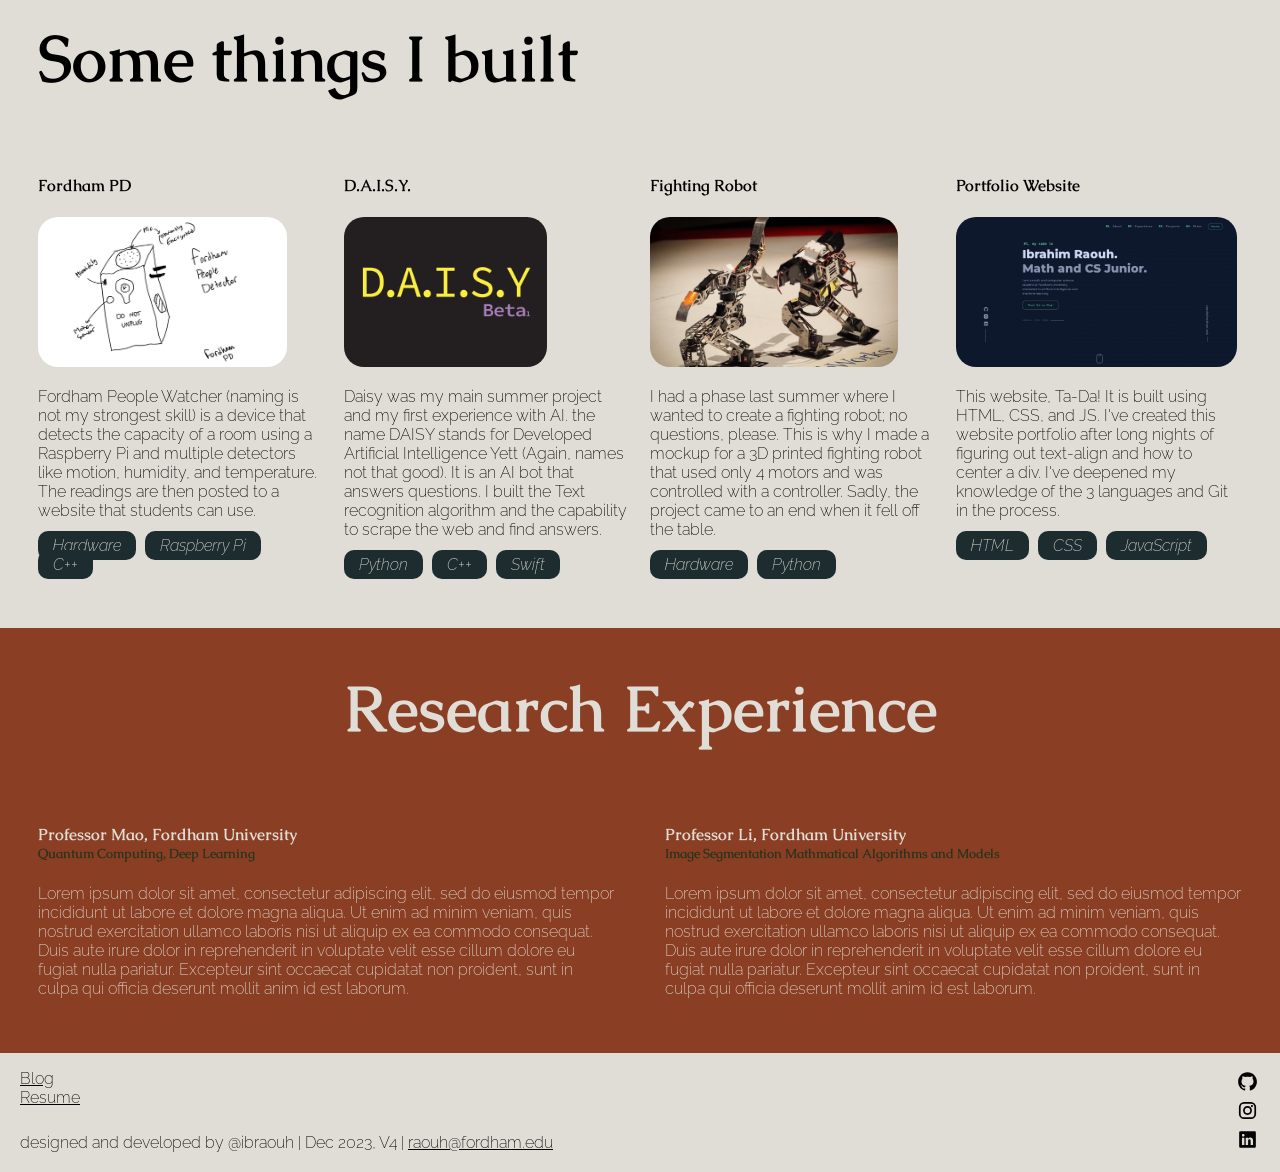
==== commit c1897da1: "styles update" ====
--- a/index.html
+++ b/index.html
@@ -2,96 +2,72 @@
 <html lang="en">
 
 <head>
-	<!--+ Google tag (gtag.js) -->
-	<script async src="https://www.googletagmanager.com/gtag/js?id=G-E4YLL1JWD3"></script>
-	<script>
-		window.dataLayer = window.dataLayer || [];
-		function gtag() { dataLayer.push(arguments); }
-		gtag('js', new Date());
-
-		gtag('config', 'G-E4YLL1JWD3');
-	</script>
-
 	<!--+ Meta -->
 	<meta charset="UTF-8">
 	<meta http-equiv="X-UA-Compatible" content="IE=edge">
 	<meta name="viewport" content="width=device-width, initial-scale=1.0">
 	<meta name="Personal Portfolio"
-		content="Hi, and welcome to my personal website. I am Machine Learning Engineer and senior at Fordham University.">
+		content="Hello and welcome to my personal website. I am Software Engineer and senior at Fordham University.">
 	<title>abe's puter</title>
 
 	<!--+ CSS -->
-	<link rel="stylesheet" href="./styles.css">
+	<link rel="stylesheet" href="/styles.css">
 	<link rel="icon" type="image/x-icon" href="/content/img/favicon.ico">
 </head>
 
 
 <body>
 	<!--+ Header --------------------------------------------------------------------->
-	<header id="top">
-		<h1>Abe Raouh</h1>
+	<header>
+		<h1 class="left">Abe Raouh | <span id="thin">Software Engineer</span></h1>
 		<!--* Navigation Bar  -->
-		<nav class="web">
+		<nav class="web right">
 			<ul>
-				<li><a href="#about_me">ABOUT ME</a></li>
-				<li><a href="#work">EXPERIENCE</a></li>
-				<li><a href="#projects">PROJECTS</a></li>
-				<li><a href="#research">RESEARCH</a></li>
+				<li><a href="#work">ABOUT</a></li>
 				<li><a href="https://raouh.notion.site/Abe-s-Blog-5333ea289e9847d290c155299fce8d6c?pvs=4"
 						class="blog">BLOG</a></li>
-				<li><a class="resume" href="../content/resume.pdf" target="_blank" rel="noopener noreferrer">RESUME</a>
-				</li>
+				<li><a href="mailto:iraouh@fordham.edu">CONTACT</a></li>
+				<li><a class="resume"
+						href="https://drive.google.com/file/d/1JZ4QWna4dWGHsYditAzsORfMpXNSPOBt/view?usp=sharing"
+						target="_blank" rel="noopener noreferrer">RESUME</a></li>
 			</ul>
 		</nav>
 	</header>
-	<div class="separation"></div>
 	<!--+ ---------------------------------------------------------------------------->
 
 
 
 	<!--* About Me Section ------------------------------------------------------------>
 	<section id="about_me">
+		<div class="right">
+			<div class="info">
+				<h1>Hi, I'm <br> Abe Raouh</h1>
+				<p>Software Engineer based in New York, NY <br>
+					ML/AI enthusiast</p>
+
+				<ul>
+					<li><a href="#work">About Me</a></li>
+					<li><a href="https://raouh.notion.site/Abe-s-Blog-5333ea289e9847d290c155299fce8d6c?pvs=4">Blog</a>
+					</li>
+					<li><a href="mailto:iraouh@fordham.edu">Contact</a></li>
+					<li><a href="https://drive.google.com/file/d/1JZ4QWna4dWGHsYditAzsORfMpXNSPOBt/view?usp=sharing">My
+							Resume</a></li>
+				</ul>
+			</div>
+		</div>
+
 		<div class="left">
-			<h1>Machine Learning <br>Engineer, <br>Math and CS <br>Major</h1>
-			<p>
-				Welcome to my Portfolio! I enjoy programming, math, and sometimes design (hence the webstie). I am a
-				Machine Learning and Artificial Intelligence enthousiast, especially after binging all the sci-fi movies
-				that involve evil AI robots when I was a kid.
-			</p>
-			<p>
-				Today, I am a Senior at Fordham University persuing a degree in Computer Science and Math, with
-				electives in Artificial Intelligence. The courses include data structures, computer algorithms, theory
-				of computation, machine learning, and others.
-			</p>
-			<p>
-				I've also been working on my blog, (which will be launched end of April 2022) where I discuss all my
-				personal projects in detail and show the process.
-			</p>
-			<p>
-				Here is a few technologies and languages I've been working with:
-			</p>
-			<ul>
-				<li>C++, C, Python</li>
-				<li>JavaScript (ES6+), HTML</li>
-				<li>Raspberry Pi and its modules</li>
-				<li>AWS</li>
-				<li>GPT-3 Api for ML</li>
-				<li>Docker, Git, etc...</li>
-			</ul>
-		</div>
-
-		<div class="right">
-			<img class="img1" src="../content/img/portrait.png" width="100%" />
-		</div>
-	</section>
-	<div class="separation"></div>
+			<img class="img1" src="../content/img/portrait2.jpeg" width="420px" />
+		</div>
+	</section>
+	<!-- <div class="separation"></div> -->
 	<!--* ---------------------------------------------------------------------------->
 
 
 
 	<!--+ Work Experience Section ---------------------------------------------------->
-	<section id="work">
-		<div class="main_content">
+	<section id="work" class="main_content">
+		<div>
 			<h1>Work Experience</h1>
 			<div class="job">
 				<div class="job_date">
@@ -164,17 +140,16 @@
 			</div>
 		</div>
 	</section>
-	<!-- <div class="separation"></div> -->
 	<!--+ ---------------------------------------------------------------------------->
 
 
 
 	<!--* Projects Section ----------------------------------------------------------->
-	<section id="projects">
-		<div class="main_content">
+	<section id="projects" class="main_content">
+		<div>
 			<h1>Some things I built</h1>
 
-			<div class="project_list">
+			<div class="project_list" id="first_elem">
 				<div>
 					<h4>Fordham PD</h4>
 					<img class="proj_img" src="../content/img/proj1.jpg" height="150px" />
@@ -221,14 +196,13 @@
 			</div>
 		</div>
 	</section>
-	<!-- <div class="separation"></div> -->
 	<!--* ---------------------------------------------------------------------------->
 
 
 
 	<!--+ Research Section ---------------------------------------------------------->
-	<section id="research">
-		<div class="main_content">
+	<section id="research" class="main_content">
+		<div>
 			<h1>Research Experience</h1>
 			<div class="split">
 
@@ -257,9 +231,9 @@
 			</div>
 		</div>
 	</section>
-
 	<!--+ ---------------------------------------------------------------------------->
 
+	
 	<!--* Footer ---------------------------------------------------------------------->
 	<footer>
 		<div id="signature">
@@ -268,7 +242,7 @@
 				<li><a href="../content/resume.pdf" target="_blank" rel="noopener noreferrer">Resume</a></li>
 			</ul>
 
-			<p>designed and developed by <a href="https://github.com/ibraouh">@ibraouh</a> | July 2023, V3 | <a
+			<p>designed and developed by <a href="https://github.com/ibraouh">@ibraouh</a> | Dec 2023, V4 | <a
 					class="email" href="mailto:raouh@fordham.edu">raouh@fordham.edu</a></p>
 		</div>
 
--- a/styles.css
+++ b/styles.css
@@ -1,23 +1,22 @@
-@import url("https://fonts.googleapis.com/css2?family=Libre+Franklin:ital,wght@0,100;0,200;0,300;0,400;0,500;0,600;0,700;0,800;0,900;1,100;1,200;1,300;1,400;1,500;1,600;1,700;1,800;1,900&display=swap");
-@import url("https://fonts.googleapis.com/css2?family=Unbounded:wght@200;300;400;500;600;700;800;900&display=swap");
-
+@import url("https://fonts.googleapis.com/css2?family=Raleway:ital,wght@0,100;0,200;0,300;0,400;0,500;0,600;0,700;0,800;0,900;1,100;1,200;1,300;1,400;1,500;1,600;1,700;1,800;1,900&display=swap");
+@import url("https://fonts.googleapis.com/css2?family=Caudex:ital,wght@0,400;0,700;1,400;1,700&display=swap");
 /* 
 Main Background Color : #e0ddd7
-Green Accent Color    : #2a3419
+Green Accent Color    : #1c2c2f
 Red Accent Color      : #8a3f24
 */
 
 /*+ General Settings -------------------------------------------- +*/
 body {
   background-color: #e0ddd7;
-  font-family: "Libre Franklin", sans-serif;
+  /* font-family: "Libre Franklin", sans-serif; */
+  font-family: "Raleway", sans-serif;
   font-weight: 200;
   margin: 0;
   padding: 0;
 }
 
 h1 {
-  font-family: "Unbounded", cursive;
   font-size: 400%;
 }
 
@@ -27,7 +26,9 @@
 h4,
 h5,
 h6 {
-  font-family: "Unbounded", cursive;
+  /* font-family: "Unbounded", cursive; */
+  /* font-family: 'Playfair Display', serif; */
+  font-family: "Caudex", serif;
 }
 
 a {
@@ -47,21 +48,21 @@
 
 /*+ Section Backgrounds ----------------------------------------- +*/
 #work {
-  background-color: #2a3419;
+  background-color: #1c2c2f;
   color: #e0ddd7;
 }
 
 #research {
-	background-color: #8a3f24;
-	color: #e0ddd7;
-  }
-
+  background-color: #8a3f24;
+  color: #e0ddd7;
+}
+
+#research h1 {
+  text-align: center;
+}
 
 .main_content {
-  margin-left: 5%;
-  margin-right: 5%;
-  padding-top: 5%;
-  padding-bottom: 5%;
+  padding: 3%;
 }
 
 .main_content h1 {
@@ -71,23 +72,39 @@
 
 /*+ Header Settings --------------------------------------------- +*/
 header {
-  padding-bottom: 10px;
+  /* padding-bottom: 10px; */
   border-bottom: solid 1px gray;
+  height: 90px;
+}
+
+#thin {
+  font-weight: 100;
 }
 
 header h1 {
+  font-family: "Raleway", sans-serif;
   margin: 0;
-  margin-top: 20px;
-  margin-bottom: 20px;
-  font-size: 50px;
-  font-weight: 300;
-  text-align: center;
+  font-size: 20px;
+  font-weight: 400;
+  text-align: left;
+  width: 30%;
+  float: left;
+  padding: 20px;
+  margin-top: 13px;
+  margin-left: 40px;
+}
+
+header nav {
+  padding: 20px;
+  width: 55%;
+  float: right;
 }
 
 header nav ul {
-  text-align: center;
+  text-align: right;
   list-style-type: none;
   padding: 0;
+  padding-right: 40px;
 }
 
 header nav ul li {
@@ -96,7 +113,8 @@
 }
 
 header nav ul li:hover {
-  text-decoration: underline;
+  font-weight: 400;
+  transition: 0.1s;
 }
 
 header:after {
@@ -104,39 +122,31 @@
   display: table;
   clear: both;
 }
-
-.resume,
-.blog {
-  color: #8a3f24;
-  font-weight: 400;
-}
 /*+ ------------------------------------------------------------- +*/
 
 /*+ About Me Section -------------------------------------------- +*/
 
 #about_me h1 {
-  font-size: 60px;
+  font-size: 70px;
   margin-top: 100px;
+  font-weight: 200;
+  line-height: 50pt;
+  margin-bottom: 10px;
 }
 
 #about_me div.right {
-  margin-right: 5%;
+  width: 50%;
+  height: 750px;
+  float: right;
+  /* margin-top: 20px; */
+  /* background-color: blue; */
 }
 
 #about_me div.left {
-  margin-left: 5%;
-}
-
-#about_me div.right,
-#about_me div.left {
-  width: 45%;
+  width: 50%;
+  height: 750px;
   float: left;
-}
-
-#about_me div.right {
-  position: relative;
-  top: 0;
-  left: 0;
+  /* background-color: #1c2c2f; */
 }
 
 section:after {
@@ -145,17 +155,52 @@
   clear: both;
 }
 
-#about_me p {
+#about_me div.info {
   width: 80%;
-  font-size: 20px;
-}
+  font-size: 18px;
+  margin-left: 12%;
+}
+
+#about_me img {
+  /* margin-left: 40%; */
+  float: right;
+  margin-right: 10%;
+  margin-top: 80px;
+  border-radius: 20px;
+}
+
+#about_me ul {
+  text-decoration: none;
+  list-style-type: none;
+  padding-left: 0px;
+}
+
+#about_me ul li {
+  margin: 15px 0px;
+  /* text-align: center; */
+}
+
+#about_me ul li a {
+  padding: 18px;
+  border: solid 1px #1c2c2f;
+  border-radius: 10px;
+  text-align: center;
+  display: block;
+  width: 350px;
+}
+
+#about_me ul li a:hover {
+  background-color: #1c2c2f;
+  color: white;
+  transition: 0.4s;
+}
+
 /*+ ------------------------------------------------------------- +*/
 
 /*+ Work XP Section --------------------------------------------- +*/
 #work h1 {
   margin-bottom: 0;
-  /* padding-top: 0px;
-  margin-top: 0px; */
+  text-align: center;
 }
 
 #work {
@@ -173,7 +218,7 @@
 .job .job_date {
   /* border: solid; */
   padding-top: 11px;
-  width: 12%;
+  width: 18%;
   float: left;
 }
 
@@ -183,8 +228,12 @@
   float: left;
 }
 
+.job_date p {
+  width: 80%;
+}
+
 #work b {
-	color: #d8937a;
+  color: #d8937a;
 }
 
 /*+ ------------------------------------------------------------- +*/
@@ -198,8 +247,12 @@
 
 #projects p em {
   color: #e0ddd7;
-  background-color: #2a3419;
+  background-color: #1c2c2f;
   padding: 5px;
+
+  padding-right: 15px;
+  padding-left: 15px;
+  margin-bottom: 20px;
   border-radius: 10px;
   margin-right: 5px;
 }
@@ -207,6 +260,7 @@
 .proj_img {
   border-radius: 20px;
 }
+
 /*+ ------------------------------------------------------------- +*/
 
 /*+ Research Section ------------------------------------------- +*/
@@ -226,14 +280,11 @@
 }
 
 #research b {
-	color: #2b331d;
+  color: #2b331d;
 }
 /*+ ------------------------------------------------------------- +*/
 
 /*+ Footer Section ---------------------------------------------- +*/
-/* footer *{
-	border: solid;
-} */
 
 footer {
   display: grid;
@@ -261,514 +312,195 @@
 /*+ ------------------------------------------------------------- +*/
 
 /*+ Mobile Section ---------------------------------------------- +*/
-@media screen and (max-width: 320px) {
-  nav.web {
-    display: none;
-  }
-  .separation {
-    height: 10px;
-  }
-
-  header {
-    background-color: #8a3f2438;
-    padding-bottom: 0px;
-    border-bottom: none;
-  }
-
-  header h1 {
-    margin-top: 0px;
-    padding-top: 20px;
-    font-size: 30px;
-  }
-  #about_me h1 {
-    font-size: 35px;
-    margin-top: 10px;
-  }
-
-  #about_me div.right {
-    display: none;
-  }
-  #about_me p {
-    width: 100%;
-    font-size: 15px;
-  }
-
-  #about_me div.left {
-    width: 90%;
-    float: none;
-  }
-
-  #about_me div.left ul {
-    font-size: 15px;
-  }
-
-  /* ----- */
-  #work h1 {
-    font-size: 30px;
-  }
-
-  #work {
-    padding-bottom: 10px;
-  }
-
-  .job .job_date {
-    padding-top: 5px;
-    width: 100%;
-  }
-
-  .job .content {
-    width: 95%;
-  }
-
-  .logo {
-    height: 40px;
-  }
-
-  .mobile {
-    display: block;
-  }
-
-  hr {
-    width: 100%;
-  }
-
-  /* --------------- */
+@media screen and (max-width: 1200px) {
   .project_list {
     column-gap: 25px;
     overflow: scroll;
   }
 
+  #projects.main_content {
+    padding-right: 0;
+    padding-left: 0;
+  }
+
+  #first_elem {
+    padding-left: 3%;
+  }
+
   #projects h1 {
-    font-size: 30px;
-  }
-
-  /*  */
-  #research h1 {
-    font-size: 30px;
+    padding-left: 3%;
+  }
+}
+
+@media screen and (max-width: 1024px) {
+  h1 {
+    font-size: 60px;
+  }
+
+  #about_me img {
+    width: 360px;
+    margin-top: 40px;
+  }
+
+  #about_me h1 {
+    margin-top: 30px;
+  }
+
+  #about_me div.right {
+    height: 560px;
+  }
+
+  #about_me div.left {
+    height: 560px;
+  }
+
+  #about_me div.info {
+    font-size: 18px;
+    margin-left: 5%;
+  }
+
+  header h1 {
+    width: 40%;
+  }
+
+  header nav {
+    width: 46%;
+  }
+}
+
+@media screen and (max-width: 900px) {
+  h1 {
+    font-size: 50px;
+  }
+
+  nav {
+    display: none;
+  }
+
+  header h1 {
+    width: 100%;
+  }
+
+  #about_me img {
+    width: 320px;
+    margin-top: 40px;
+  }
+
+  #about_me h1 {
+    margin-top: 30px;
+    font-size: 300%;
+  }
+
+  #about_me p {
+    font-size: 90%;
+  }
+
+  #about_me ul li a {
+    padding: 13px;
+    width: 270px;
+    font-size: 90%;
+  }
+
+  #about_me div.right {
+    height: 520px;
+  }
+
+  #about_me div.left {
+    height: 520px;
+  }
+}
+
+@media screen and (max-width: 768px) {
+  h1 {
+    font-size: 45px;
+  }
+
+  #work p {
+    font-size: 85%;
+  }
+
+  #about_me img {
+    margin-top: 55px;
+    width: 240px;
+  }
+
+  #about_me h1 {
+    font-size: 250%;
+    line-height: 35pt;
+  }
+
+  #about_me ul li a {
+    padding: 10px;
+    width: 220px;
+    font-size: 80%;
+  }
+
+  #about_me div.right {
+    height: 460px;
+  }
+
+  #about_me div.left {
+    height: 460px;
+  }
+
+  .logo {
+    height: 50px;
+  }
+}
+
+@media screen and (max-width: 600px) {
+  h1 {
+    font-size: 35px;
+  }
+
+  #about_me img {
+    display: none;
+  }
+
+  #about_me div.right {
+    width: 100%;
+    height: 500px;
+  }
+
+  #about_me div.left {
+    display: none;
+  }
+
+  #about_me ul li a {
+    padding: 17px;
+    width: 320px;
+    font-size: 100%;
+  }
+
+  header h1 {
+    margin-left: 10px;
+  }
+
+  .logo {
+    height: 45px;
+  }
+
+  .job .job_date {
+    width: 100%;
+  }
+
+  #work div.content {
+    width: 100%;
   }
 
   .split {
     display: block;
   }
-
-
-
-  #research h4 {
-    margin-top: 20px;
-  }
-
-  .split div {
-    padding-bottom: 15px;
-  }
 }
 
 @media screen and (max-width: 480px) {
-  nav.web {
-    display: none;
-  }
-  .separation {
-    height: 10px;
-  }
-  header {
-    background-color: #8a3f2438;
-    padding-bottom: 0px;
-    border-bottom: none;
-  }
-
-  header h1 {
-    margin-top: 0px;
-    padding-top: 20px;
+  h1 {
     font-size: 30px;
   }
-  #about_me h1 {
-    font-size: 35px;
-    margin-top: 10px;
-  }
-
-  #about_me div.right {
-    display: none;
-  }
-  #about_me p {
-    width: 100%;
-    font-size: 15px;
-  }
-
-  #about_me div.left {
+
+  #about_me ul li a {
+    padding: 13px;
     width: 90%;
-    float: none;
-  }
-
-  #about_me div.left ul {
-    font-size: 15px;
-  }
-
-  /* ----- */
-  #work h1 {
-    font-size: 30px;
-  }
-
-  #work {
-    padding-bottom: 10px;
-  }
-
-  .job .job_date {
-    padding-top: 5px;
-    width: 100%;
-  }
-
-  .job .content {
-    width: 95%;
-  }
-
-  .logo {
-    height: 40px;
-  }
-
-  .mobile {
-    display: block;
-  }
-
-  hr {
-    width: 100%;
-  }
-
-  /* --------------- */
-  .project_list {
-    column-gap: 25px;
-    overflow: scroll;
-  }
-
-  #projects h1 {
-    font-size: 30px;
-  }
-
-  /*  */
-  #research h1 {
-    font-size: 30px;
-  }
-
-  .split {
-    display: block;
-  }
-
-
-  #research h4 {
-    margin-top: 20px;
-  }
-
-  .split div {
-    padding-bottom: 15px;
-  }
-}
-
-@media screen and (max-width: 600px) {
-  nav.web {
-    display: none;
-  }
-  .separation {
-    height: 10px;
-  }
-
-  header {
-    background-color: #8a3f2438;
-    padding-bottom: 0px;
-    border-bottom: none;
-  }
-  header h1 {
-    margin-top: 0px;
-    padding-top: 20px;
-    font-size: 30px;
-  }
-  #about_me h1 {
-    font-size: 35px;
-    margin-top: 10px;
-  }
-
-  #about_me div.right {
-    display: none;
-  }
-  #about_me p {
-    width: 100%;
-    font-size: 15px;
-  }
-
-  #about_me div.left {
-    width: 90%;
-    float: none;
-  }
-
-  #about_me div.left ul {
-    font-size: 15px;
-  }
-
-  /* ----- */
-  #work h1 {
-    font-size: 30px;
-  }
-
-  #work {
-    padding-bottom: 10px;
-  }
-
-  .job .job_date {
-    padding-top: 5px;
-    width: 100%;
-  }
-
-  .job .content {
-    width: 95%;
-  }
-
-  .logo {
-    height: 40px;
-  }
-
-  .mobile {
-    display: block;
-  }
-
-  hr {
-    width: 100%;
-  }
-
-  /* --------------- */
-  .project_list {
-    column-gap: 25px;
-    overflow: scroll;
-  }
-
-  #projects h1 {
-    font-size: 30px;
-  }
-
-  /*  */
-  #research h1 {
-    font-size: 30px;
-  }
-
-  .split {
-    display: block;
-  }
-
-
-  #research h4 {
-    margin-top: 20px;
-  }
-
-  .split div {
-    padding-bottom: 15px;
-  }
-}
-
-@media screen and (max-width: 768px) {
-  nav.web {
-    display: none;
-  }
-  .separation {
-    height: 10px;
-  }
-  header {
-    background-color: #8a3f2438;
-    padding-bottom: 0px;
-    border-bottom: none;
-  }
-
-  header h1 {
-    margin-top: 0px;
-    padding-top: 20px;
-    font-size: 30px;
-  }
-  #about_me h1 {
-    font-size: 35px;
-    margin-top: 10px;
-  }
-
-  #about_me div.right {
-    display: none;
-  }
-  #about_me p {
-    width: 100%;
-    font-size: 15px;
-  }
-
-  #about_me div.left {
-    width: 90%;
-    float: none;
-  }
-
-  #about_me div.left ul {
-    font-size: 15px;
-  }
-
-  /* ----- */
-  #work h1 {
-    font-size: 30px;
-  }
-
-  #work {
-    padding-bottom: 10px;
-  }
-
-  .job .job_date {
-    padding-top: 5px;
-    width: 100%;
-  }
-
-  .job .content {
-    width: 95%;
-  }
-
-  .logo {
-    height: 40px;
-  }
-
-  .mobile {
-    display: block;
-  }
-
-  hr {
-    width: 100%;
-  }
-
-  /* --------------- */
-  .project_list {
-    column-gap: 25px;
-    overflow: scroll;
-  }
-
-  #projects h1 {
-    font-size: 30px;
-  }
-
-  /*  */
-  #research h1 {
-    font-size: 30px;
-  }
-
-  .split {
-    display: block;
-  }
-
-
-  #research h4 {
-    margin-top: 20px;
-  }
-
-  .split div {
-    padding-bottom: 15px;
-  }
-}
-
-@media screen and (max-width: 900px) {
-  nav.web {
-    display: none;
-  }
-  .separation {
-    height: 10px;
-  }
-
-  header {
-    background-color: #8a3f2438;
-    padding-bottom: 0px;
-    border-bottom: none;
-  }
-
-  header h1 {
-    margin-top: 0px;
-    padding-top: 20px;
-    font-size: 30px;
-  }
-  #about_me h1 {
-    font-size: 35px;
-    margin-top: 10px;
-  }
-
-  #about_me div.right {
-    display: none;
-  }
-  #about_me p {
-    width: 100%;
-    font-size: 15px;
-  }
-
-  #about_me div.left {
-    width: 90%;
-    float: none;
-  }
-
-  #about_me div.left ul {
-    font-size: 15px;
-  }
-
-  /* ----- */
-  #work h1 {
-    font-size: 30px;
-  }
-
-  #work {
-    padding-bottom: 10px;
-  }
-
-  .job .job_date {
-    padding-top: 5px;
-    width: 100%;
-  }
-
-  .job .content {
-    width: 95%;
-  }
-
-  .logo {
-    height: 40px;
-  }
-
-  .mobile {
-    display: block;
-  }
-
-  hr {
-    width: 100%;
-  }
-
-  /* --------------- */
-  .project_list {
-    column-gap: 25px;
-    overflow: scroll;
-  }
-
-  #projects h1 {
-    font-size: 30px;
-  }
-
-  /*  */
-  #research h1 {
-    font-size: 30px;
-  }
-
-  .split {
-    display: block;
-  }
-
-
-  #research h4 {
-    margin-top: 20px;
-  }
-
-  .split div {
-    padding-bottom: 15px;
-  }
-}
-
-@media screen and (max-width: 1024px) {
-  .project_list {
-    column-gap: 25px;
-    overflow: scroll;
-  }
-}
-
-@media screen and (min-width: 1200px) {
-  .project_list {
-    column-gap: 25px;
-    overflow: scroll;
-  }
-}
+    font-size: 90%;
+  }
+}
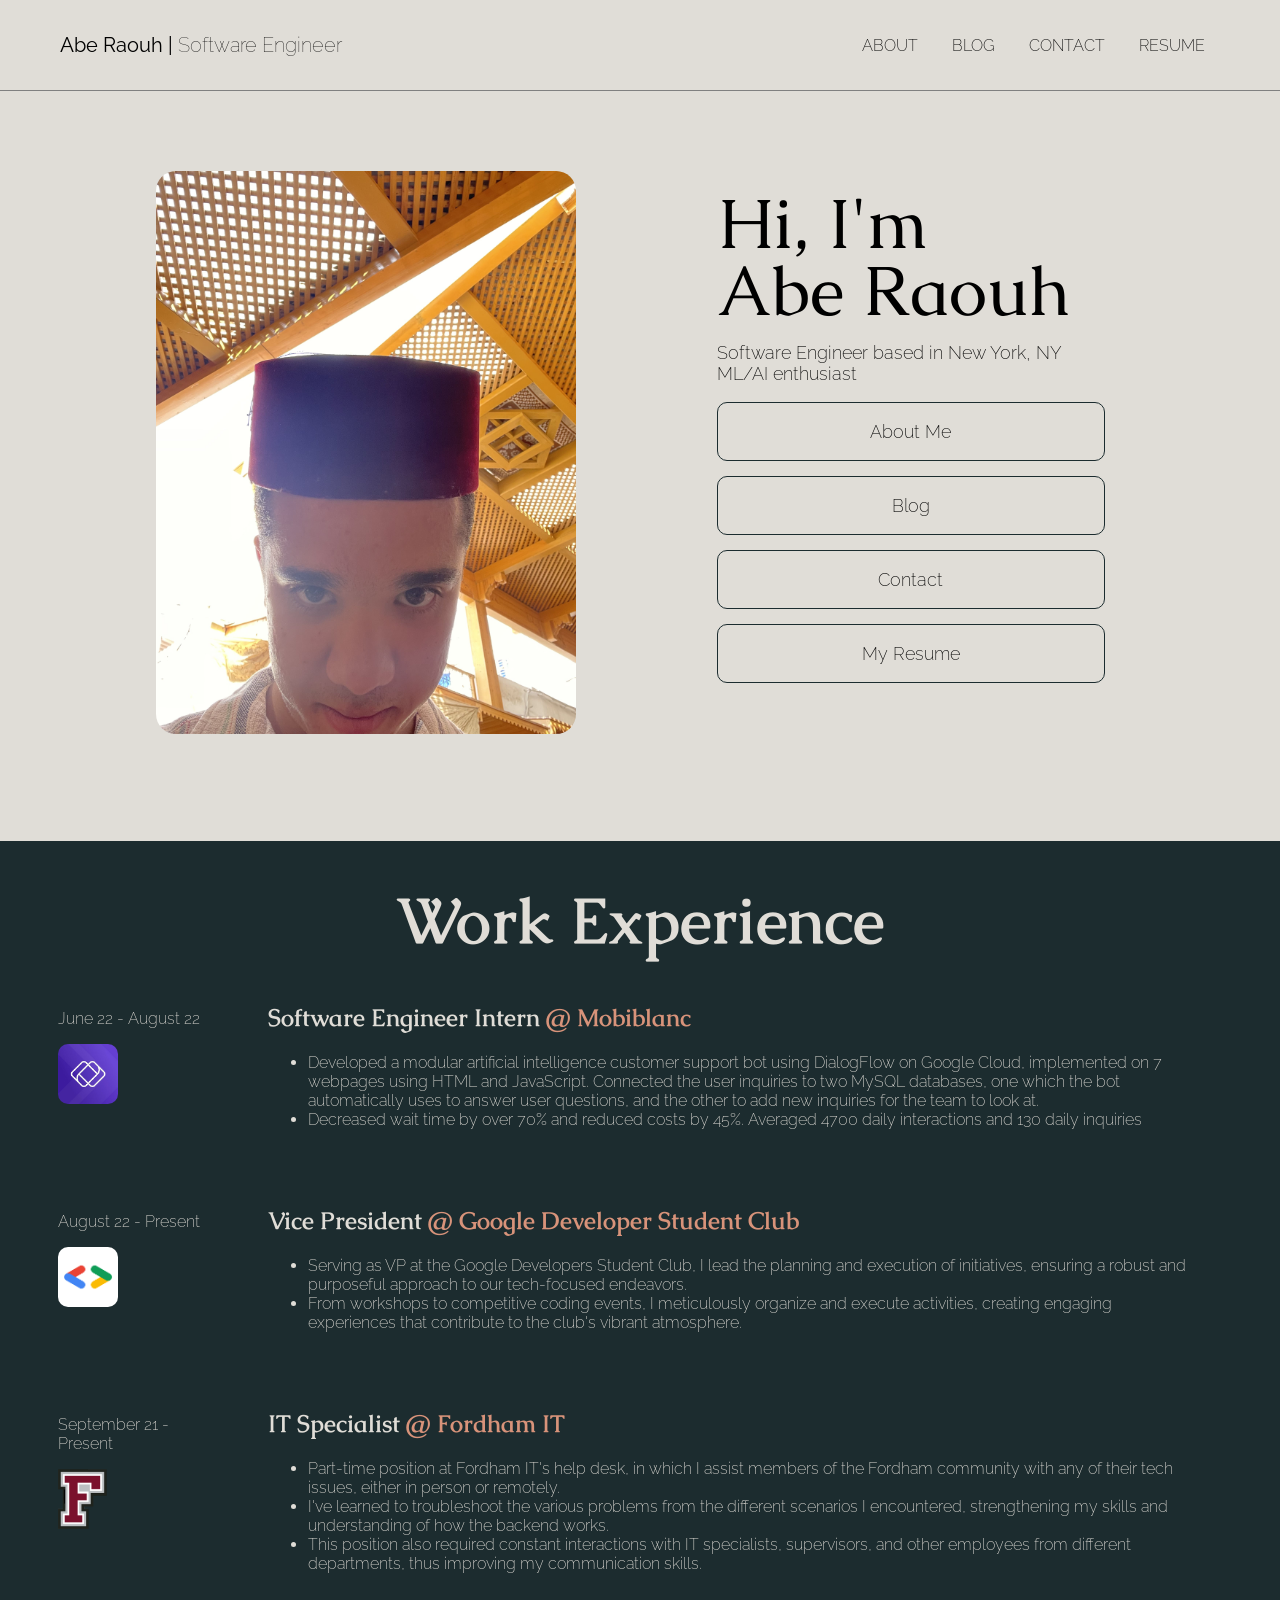
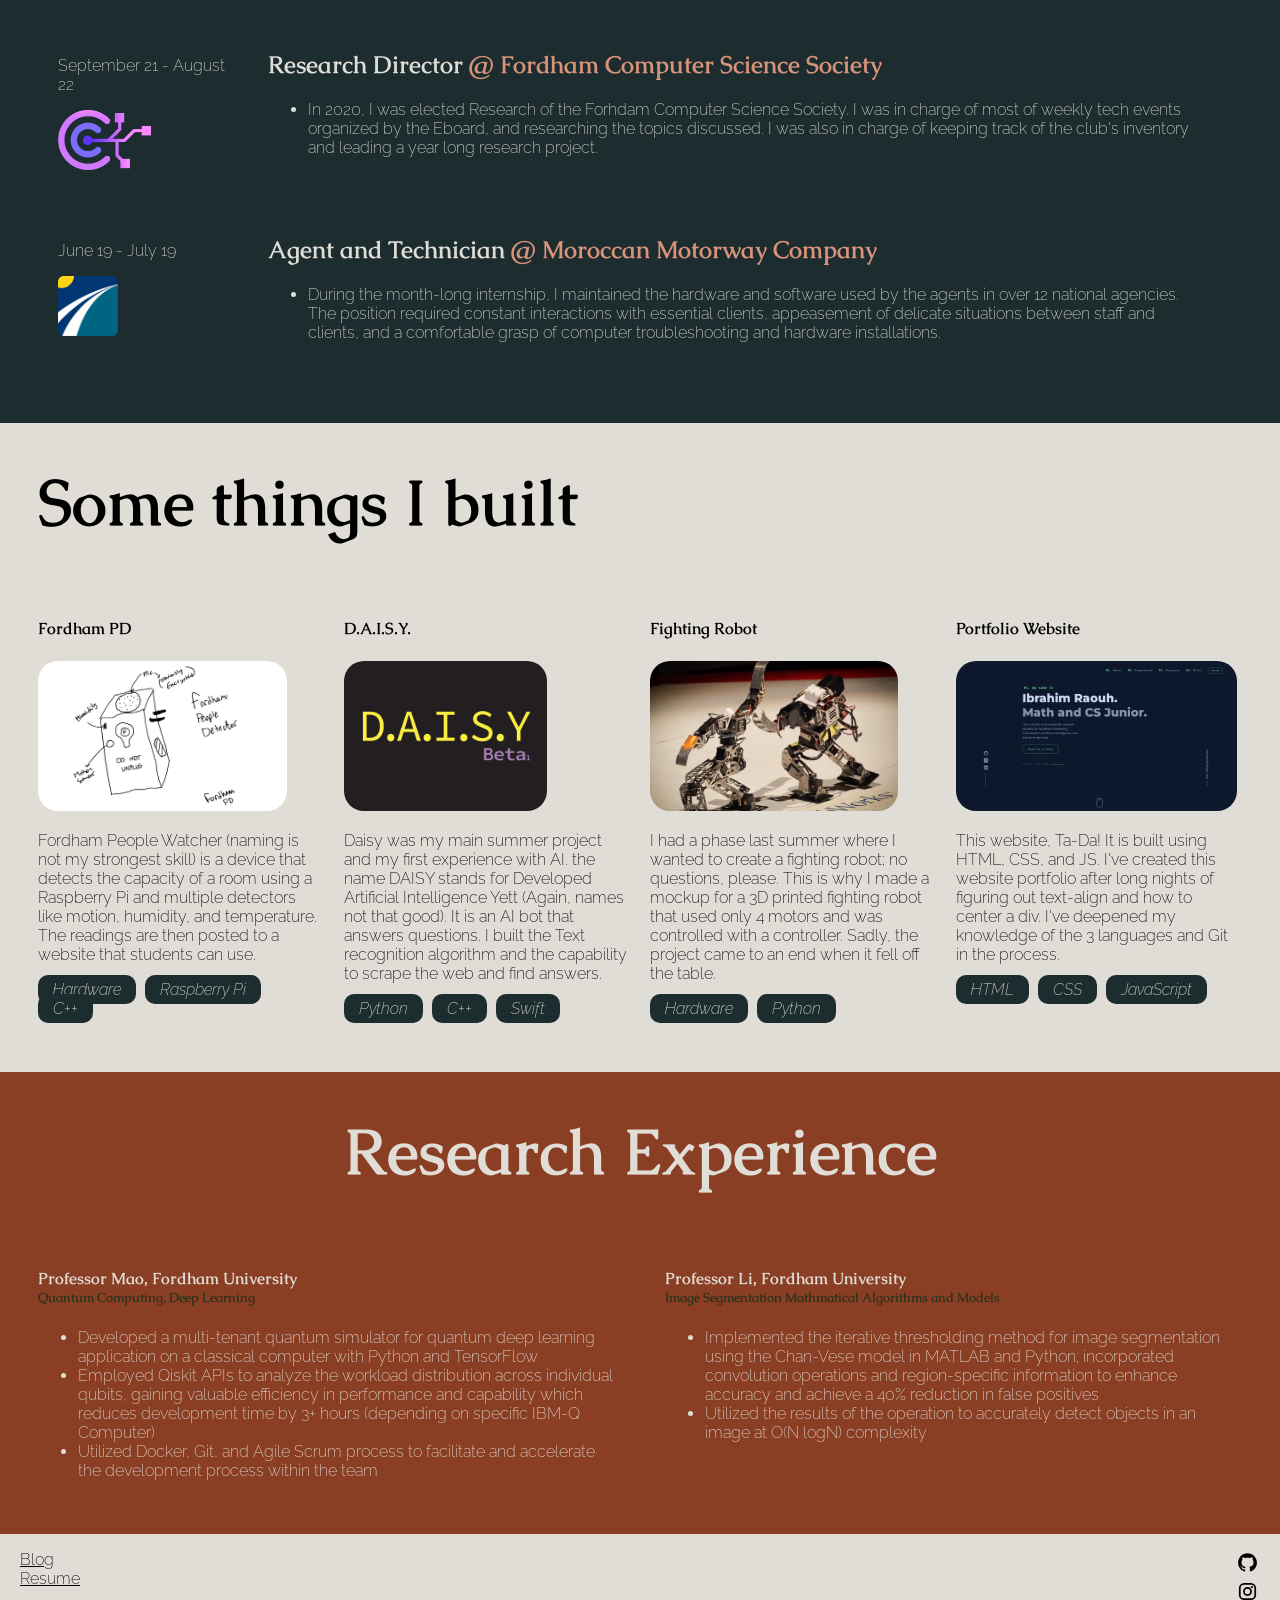
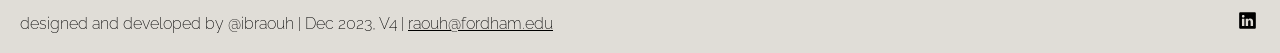
==== commit 2a1c864a: "updating information" ====
--- a/index.html
+++ b/index.html
@@ -14,7 +14,6 @@
 	<link rel="stylesheet" href="/styles.css">
 	<link rel="icon" type="image/x-icon" href="/content/img/favicon.ico">
 </head>
-
 
 <body>
 	<!--+ Header --------------------------------------------------------------------->
@@ -69,6 +68,44 @@
 	<section id="work" class="main_content">
 		<div>
 			<h1>Work Experience</h1>
+
+			<div class="job">
+				<div class="job_date">
+					<p>June 22 - August 22</p>
+					<img class="logo" src="../content/img/mobiblanc.jpg" height="60px" style="border-radius:10px" />
+				</div>
+				<div class="content">
+					<h2 class="experience">Software Engineer Intern <b>@ Mobiblanc</b></h2>
+					<p>
+						<ul>
+							<li>Developed a modular artificial intelligence customer support bot using DialogFlow on Google Cloud, implemented on 7 webpages using HTML and JavaScript. Connected the user inquiries to two MySQL databases, one which the bot automatically uses to answer user questions, and the other to add new inquiries for the team to look at.</li>
+							<li>Decreased wait time by over 70% and reduced costs by 45%. Averaged 4700 daily interactions and 130 daily inquiries</li>
+						</ul>
+						
+					</p>
+				</div>
+			</div>
+
+
+			<div class="job">
+				<div class="job_date">
+					<p>August 22 - Present</p>
+					<img class="logo" src="../content/img/gdsc.png" height="60px" style="border-radius:10px" />
+				</div>
+				<div class="content">
+					<h2 class="experience">Vice President <b>@ Google Developer Student Club</b></h2>
+					<p>
+						<ul>
+							<li>Serving as VP at the Google Developers Student Club, I lead the planning and execution of initiatives, ensuring a robust and purposeful approach to our tech-focused endeavors.</li>
+							<li>From workshops to competitive coding events, I meticulously organize and execute activities, creating engaging experiences that contribute to the club's vibrant atmosphere.</li>
+						</ul>
+						
+					</p>
+				</div>
+			</div>
+
+
+
 			<div class="job">
 				<div class="job_date">
 					<p>September 21 - Present</p>
@@ -77,64 +114,43 @@
 				<div class="content">
 					<h2 class="experience">IT Specialist <b>@ Fordham IT</b></h2>
 					<p>
-						Part-time position at Fordham IT's help desk, in which I assist members of the Fordham
-						community
-						with
-						any of their <em class="important">tech issues</em>, either in person or remotely. I've
-						learned
-						to
-						<em class="important">troubleshoot</em> the various problems from the different scenarios I
-						encountered,
-						strengthening my skills and understanding of how the <em class="important">backend</em>
-						works.
-						This
-						position also required constant interactions with IT specialists, supervisors, and other
-						employees
-						from
-						different departments, thus improving my <em class="important">communication</em> skills.
-					</p>
-				</div>
-			</div>
-
-			<hr class="mobile">
-
-			<div class="job">
-				<div class="job_date">
-					<p>September 21 - Present</p>
+						<ul>
+							<li>Part-time position at Fordham IT's help desk, in which I assist members of the Fordham community with any of their tech issues, either in person or remotely. </li>
+							<li>I've learned to troubleshoot the various problems from the different scenarios I encountered, strengthening my skills and understanding of how the backend works.</li>
+							<li>This position also required constant interactions with IT specialists, supervisors, and other employees from different departments, thus improving my communication skills.</li>
+						</ul>
+					</p>
+				</div>
+			</div>
+
+
+			<div class="job">
+				<div class="job_date">
+					<p>September 21 - August 22</p>
 					<img class="logo" src="../content/img/css.png" height="60px" />
 				</div>
 				<div class="content">
 					<h2>Research Director <b>@ Fordham Computer Science Society</b></h2>
 					<p>
-						In 2020, I was elected Research of the Forhdam Computer Science Society. I was in charge of
-						most
-						of
-						<em class="important">planning</em> of weekly tech events organized by the Eboard, and <em
-							class="important">researching</em> the topics discussed. I was also in charge of keeping
-						track
-						of
-						the club's <em class="important">inventory</em> and leading a year long research project.
-					</p>
-				</div>
-			</div>
-
-			<hr class="mobile">
-
-			<div class="job">
-				<div class="job_date">
-					<p>June - July 2019</p>
+						<ul>
+							<li>In 2020, I was elected Research of the Forhdam Computer Science Society. I was in charge of most of weekly tech events organized by the Eboard, and researching the topics discussed. I was also in charge of keeping track of the club's inventory and leading a year long research project.</li>
+						</ul>
+					</p>
+				</div>
+			</div>
+
+
+			<div class="job">
+				<div class="job_date">
+					<p>June 19 - July 19</p>
 					<img class="logo" src="../content/img/adm.png" height="60px" />
 				</div>
 				<div class="content">
 					<h2>Agent and Technician <b>@ Moroccan Motorway Company</b></h2>
 					<p>
-						During the month-long internship, I <em class="important">maintained the hardware and
-							software</em>used
-						by the agents in over 12 national agencies. The position required constant <em
-							class="important">interactions</em> with essential clients, appeasement of delicate
-						situations
-						between staff and clients, and a comfortable grasp of computer troubleshooting and <em
-							class="important">hardware installations</em>.
+						<ul>
+							<li>During the month-long internship, I maintained the hardware and software used by the agents in over 12 national agencies. The position required constant interactions with essential clients, appeasement of delicate situations between staff and clients, and a comfortable grasp of computer troubleshooting and hardware installations.</li>
+						</ul>
 					</p>
 				</div>
 			</div>
@@ -209,23 +225,24 @@
 				<div>
 					<h4>Professor Mao, Fordham University</h4>
 					<h5><b>Quantum Computing, Deep Learning</b></h5>
-					<p>Lorem ipsum dolor sit amet, consectetur adipiscing elit, sed do eiusmod tempor incididunt ut
-						labore et dolore magna aliqua. Ut enim ad minim veniam, quis nostrud exercitation ullamco
-						laboris nisi ut aliquip ex ea commodo consequat. Duis aute irure dolor in reprehenderit in
-						voluptate velit esse cillum dolore eu fugiat nulla pariatur. Excepteur sint occaecat cupidatat
-						non proident, sunt in culpa qui officia deserunt mollit anim id est laborum.</p>
-				</div>
-
-				<hr class="mobile">
-
+					<p>
+						<ul>
+							<li>Developed a multi-tenant quantum simulator for quantum deep learning application on a classical computer with Python and TensorFlow</li>
+							<li>Employed Qiskit APIs to analyze the workload distribution across individual qubits, gaining valuable efficiency in performance and capability which reduces development time by 3+ hours (depending on specific IBM-Q Computer)</li>
+							<li>Utilized Docker, Git, and Agile Scrum process to facilitate and accelerate the development process within the team</li>
+						</ul>
+					</p>
+				</div>
+
+				
 				<div>
 					<h4>Professor Li, Fordham University</h4>
 					<h5><b>Image Segmentation Mathmatical Algorithms and Models</b></h5>
-					<p>Lorem ipsum dolor sit amet, consectetur adipiscing elit, sed do eiusmod tempor incididunt ut
-						labore et dolore magna aliqua. Ut enim ad minim veniam, quis nostrud exercitation ullamco
-						laboris nisi ut aliquip ex ea commodo consequat. Duis aute irure dolor in reprehenderit in
-						voluptate velit esse cillum dolore eu fugiat nulla pariatur. Excepteur sint occaecat cupidatat
-						non proident, sunt in culpa qui officia deserunt mollit anim id est laborum.
+					<p>
+						<ul>
+							<li>Implemented the iterative thresholding method for image segmentation using the Chan-Vese model in MATLAB and Python; incorporated convolution operations and region-specific information to enhance accuracy and achieve a 40% reduction in false positives</li>
+							<li>Utilized the results of the operation to accurately detect objects in an image at O(N logN) complexity</li>
+						</ul>
 					</p>
 				</div>
 			</div>
